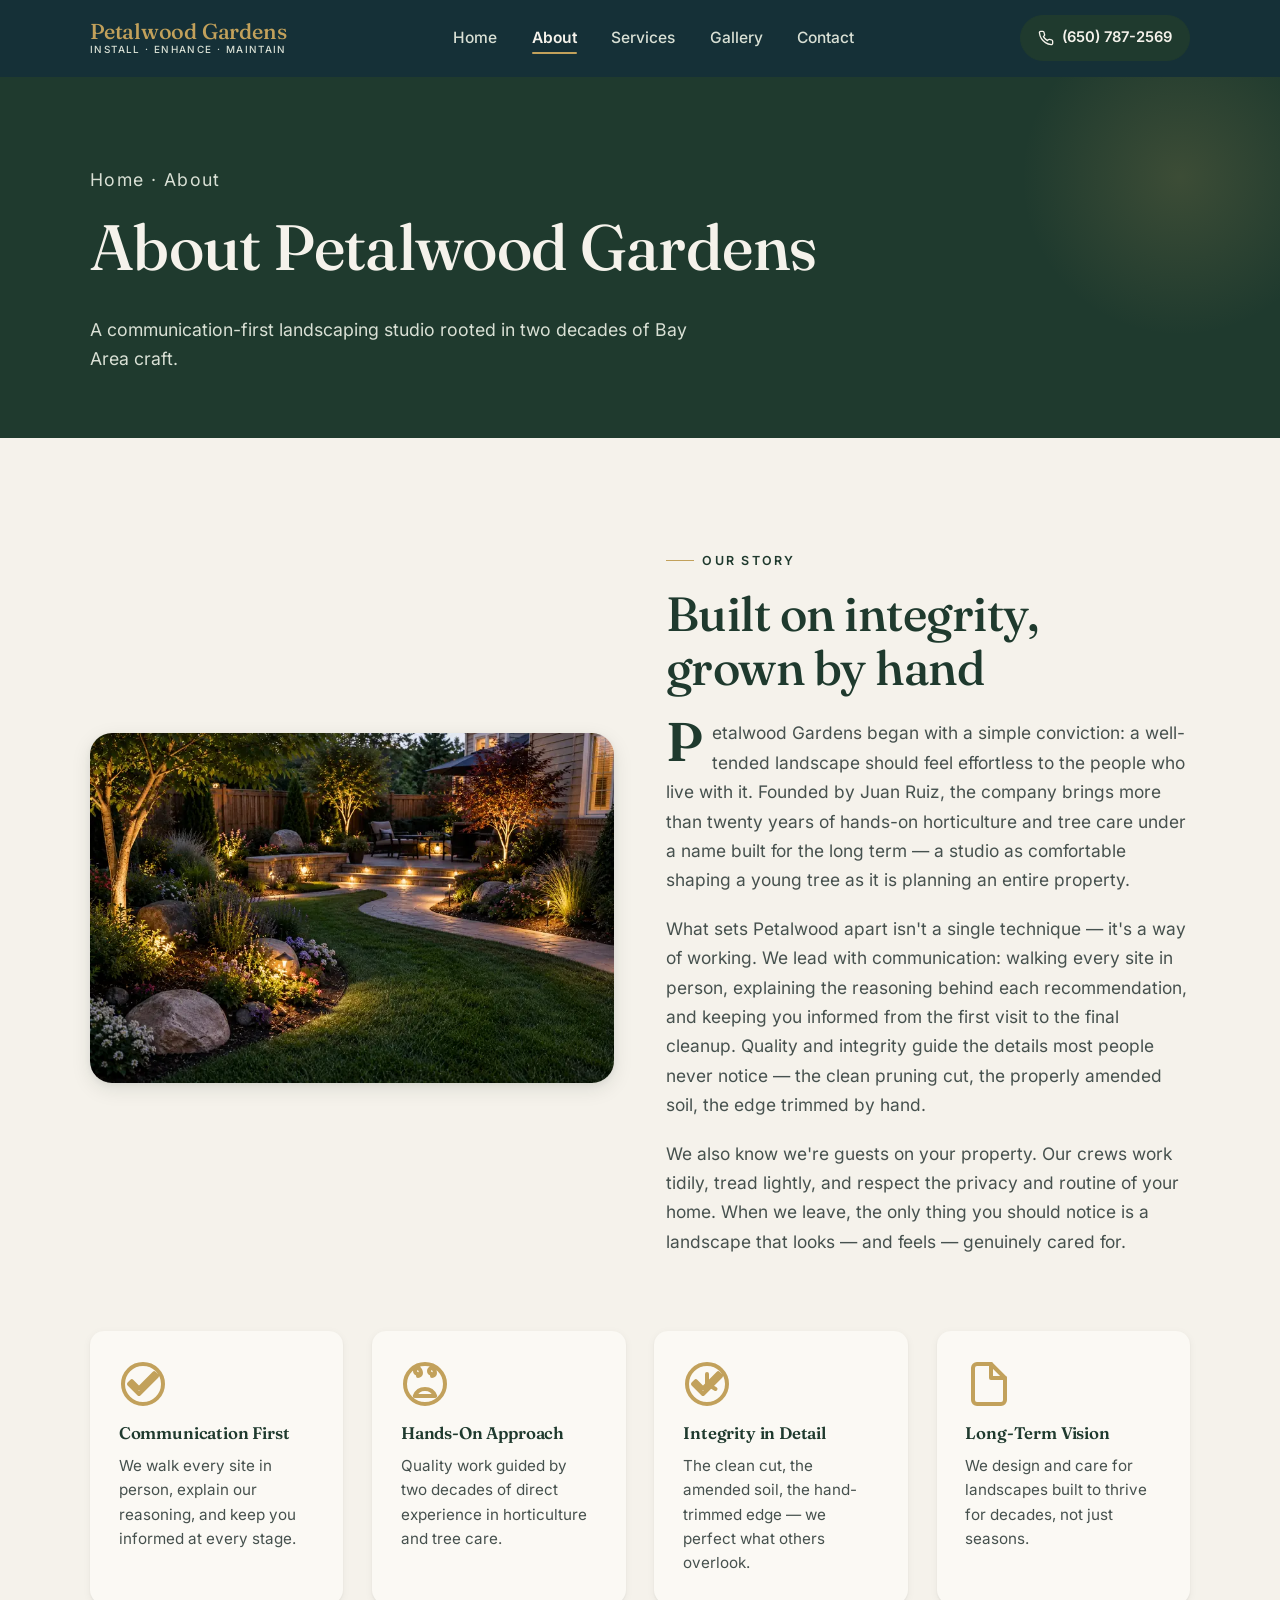
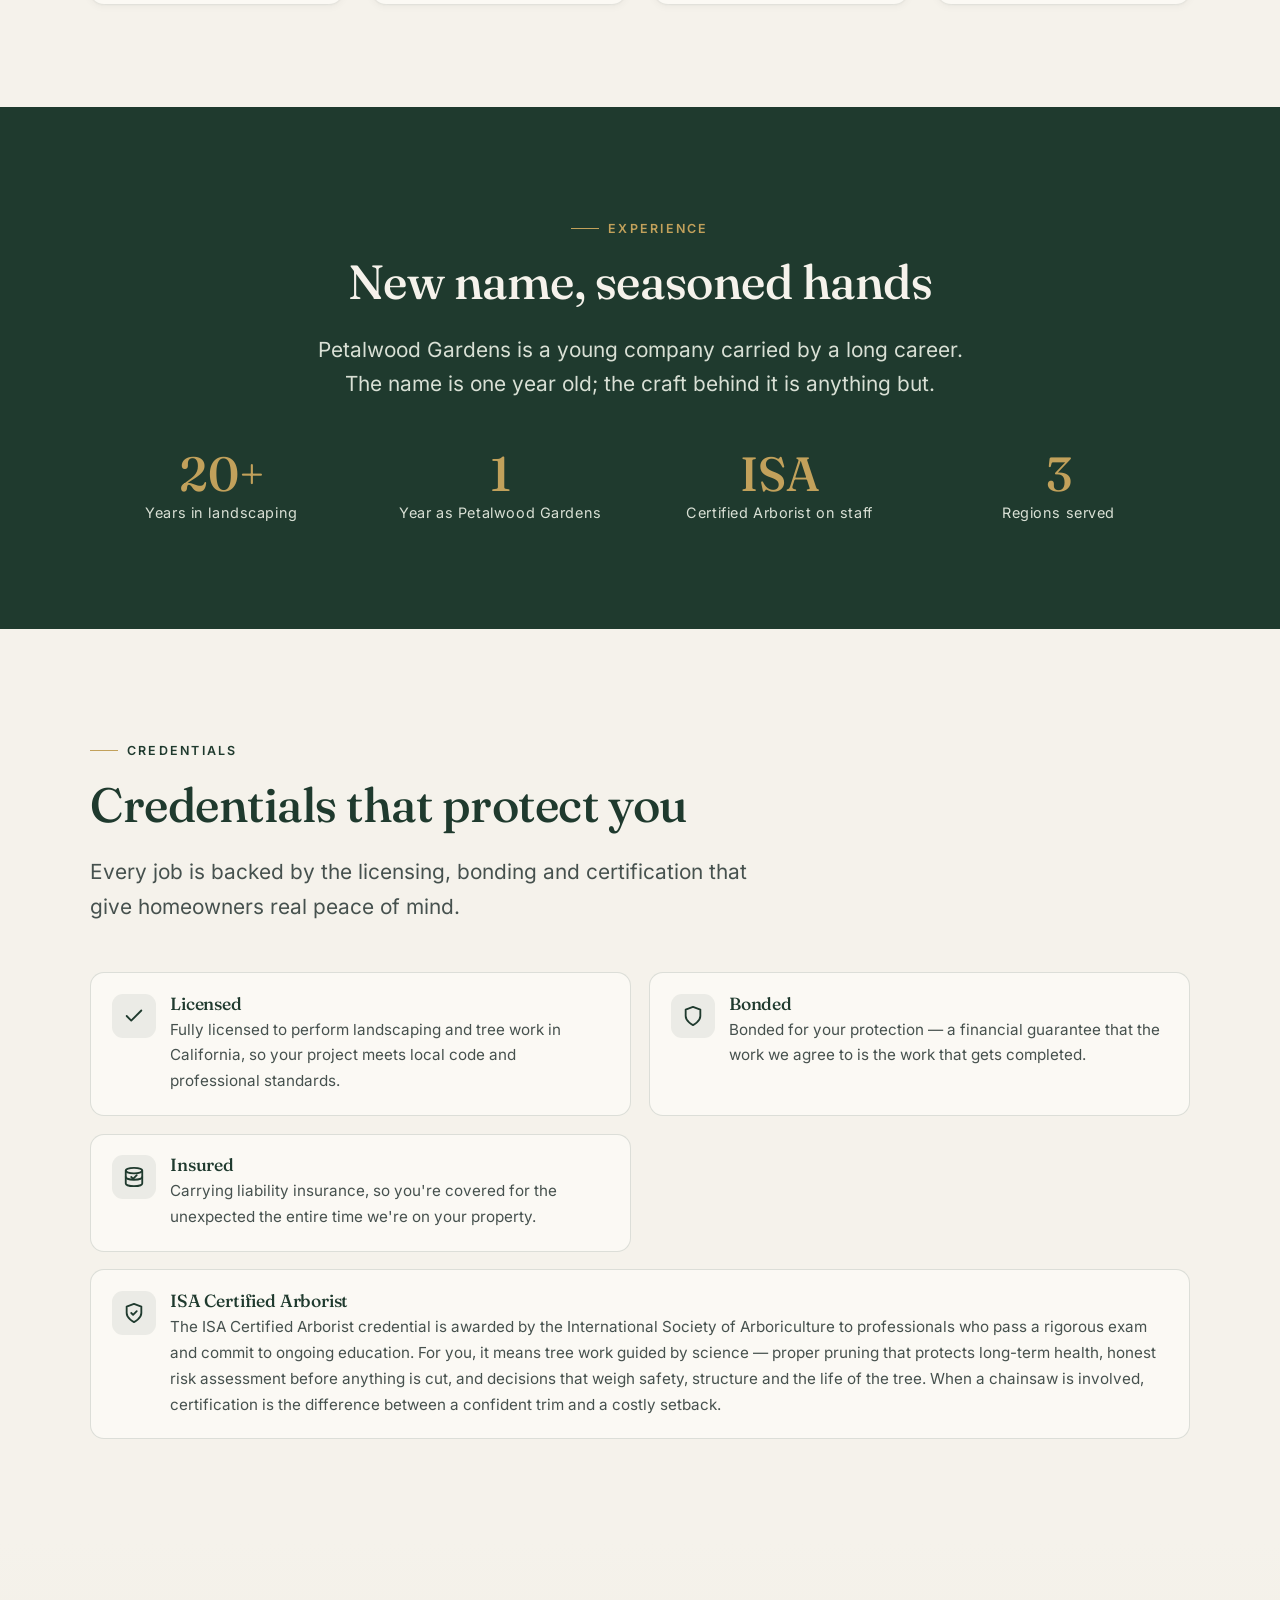
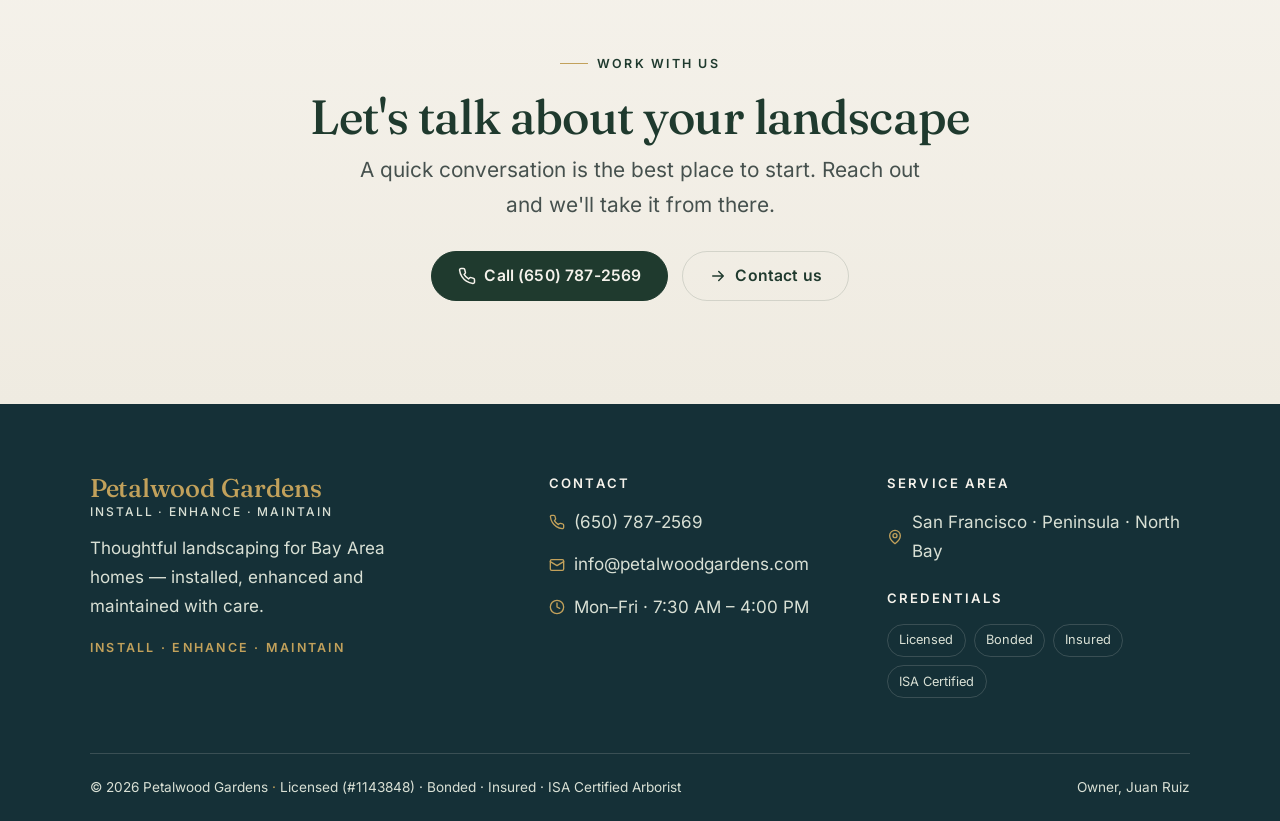
==== about.html @ 7d20e2c7 "Add core values section to About page - Add 4 value cards: Communication First, Hands-On Approach, I" ====
<!DOCTYPE html>
<html lang="en">
<head>
  <meta charset="UTF-8" />
  <meta name="viewport" content="width=device-width, initial-scale=1.0" />
  <title>Petalwood Gardens — About | Landscaping in SF Bay Area</title>
  <meta name="description" content="Meet Petalwood Gardens — 20+ years of landscaping craft led by Juan Ruiz. Integrity, communication and detail for San Francisco, Peninsula and North Bay homeowners." />
  <link rel="canonical" href="https://petalwoodgardens.com/about" />
  <meta name="theme-color" content="#1F3A2E" />

  <meta property="og:type" content="website" />
  <meta property="og:site_name" content="Petalwood Gardens" />
  <meta property="og:title" content="About Petalwood Gardens" />
  <meta property="og:description" content="20+ years of landscaping craft led by Juan Ruiz — integrity, communication and attention to detail across the SF Bay Area." />
  <meta property="og:url" content="https://petalwoodgardens.com/about" />
  <meta property="og:image" content="https://petalwoodgardens.com/assets/images/logo.jpeg" />
  <meta name="twitter:card" content="summary_large_image" />
  <meta name="twitter:title" content="About Petalwood Gardens" />
  <meta name="twitter:description" content="20+ years of landscaping craft led by Juan Ruiz — integrity, communication and detail across the SF Bay Area." />
  <meta name="twitter:image" content="https://petalwoodgardens.com/assets/images/logo.jpeg" />

  <link rel="icon" href="favicon.ico" sizes="any" />
  <link rel="icon" type="image/png" href="assets/images/icon-32.png" sizes="32x32" />
  <link rel="apple-touch-icon" href="apple-touch-icon.png" />

  <script>document.documentElement.classList.add('js');</script>
  <link rel="preload" as="font" type="font/woff2" href="assets/fonts/6NU78FyLNQOQZAnv9bYEvDiIdE9Ea92uemAk_WBq8U_9v0c2Wa0KxC9TeA.woff2" crossorigin />
  <link rel="preload" as="font" type="font/woff2" href="assets/fonts/UcC73FwrK3iLTeHuS_nVMrMxCp50SjIa1ZL7.woff2" crossorigin />
  <link rel="stylesheet" href="styles.css" />
</head>
<body>
  <a class="skip-link" href="#main">Skip to content</a>

  <header class="site-header">
    <div class="container">
      <nav class="nav" aria-label="Primary">
        <a class="brand" href="index.html" aria-label="Petalwood Gardens — home">
          <div class="brand-text">
            <div class="brand-name-large">Petalwood Gardens</div>
            <div class="brand-tagline-small">Install · Enhance · Maintain</div>
          </div>
        </a>
        <ul class="nav-links">
          <li><a href="index.html">Home</a></li>
          <li><a href="about.html" aria-current="page">About</a></li>
          <li><a href="services.html">Services</a></li>
          <li><a href="gallery.html">Gallery</a></li>
          <li><a href="contact.html">Contact</a></li>
        </ul>
        <div class="nav-cta">
          <a class="nav-phone" href="tel:+16507872569">
            <svg viewBox="0 0 24 24" fill="none" stroke="currentColor" stroke-width="2" stroke-linecap="round" stroke-linejoin="round" aria-hidden="true"><path d="M22 16.92v3a2 2 0 0 1-2.18 2 19.79 19.79 0 0 1-8.63-3.07 19.5 19.5 0 0 1-6-6 19.79 19.79 0 0 1-3.07-8.67A2 2 0 0 1 4.11 2h3a2 2 0 0 1 2 1.72c.13.96.36 1.9.7 2.81a2 2 0 0 1-.45 2.11L8.09 9.91a16 16 0 0 0 6 6l1.27-1.27a2 2 0 0 1 2.11-.45c.91.34 1.85.57 2.81.7A2 2 0 0 1 22 16.92z" /></svg>
            <span class="nav-phone__label">(650) 787-2569</span>
          </a>
          <button class="nav-toggle" aria-label="Open menu" aria-expanded="false" aria-controls="mobile-nav"><span></span></button>
        </div>
      </nav>
    </div>
  </header>

  <div class="mobile-nav" id="mobile-nav" aria-hidden="true" aria-label="Mobile menu">
    <div class="mobile-nav__top">
      <span class="brand"><svg class="brand-mark" viewBox="0 0 100 100" aria-hidden="true" focusable="false"><g fill="currentColor"><ellipse cx="50" cy="27" rx="13.5" ry="20" /><ellipse cx="50" cy="27" rx="13.5" ry="20" transform="rotate(72 50 50)" /><ellipse cx="50" cy="27" rx="13.5" ry="20" transform="rotate(144 50 50)" /><ellipse cx="50" cy="27" rx="13.5" ry="20" transform="rotate(216 50 50)" /><ellipse cx="50" cy="27" rx="13.5" ry="20" transform="rotate(288 50 50)" /></g><circle cx="50" cy="50" r="7.5" fill="#1F3A2E" /></svg><span class="brand-name">Petalwood Gardens</span></span>
      <button class="mobile-close" aria-label="Close menu">&times;</button>
    </div>
    <ul class="mobile-nav__links">
      <li><a href="index.html">Home</a></li>
      <li><a href="about.html" aria-current="page">About</a></li>
      <li><a href="services.html">Services</a></li>
      <li><a href="gallery.html">Gallery</a></li>
      <li><a href="contact.html">Contact</a></li>
    </ul>
    <div class="mobile-nav__foot">
      <a href="tel:+16507872569">Call (650) 787-2569</a>
      <a href="mailto:info@petalwoodgardens.com">info@petalwoodgardens.com</a>
      <a class="btn btn--gold" href="contact.html">Get in touch</a>
    </div>
  </div>

  <main id="main">
    <section class="page-head">
      <div class="container">
        <p class="breadcrumb"><a href="index.html">Home</a> · About</p>
        <h1>About Petalwood Gardens</h1>
        <p>A communication-first landscaping studio rooted in two decades of Bay Area craft.</p>
      </div>
    </section>

    <section class="section">
      <div class="container">
        <div class="split">
          <div class="split__media reveal">
            <picture>
              <source type="image/webp" srcset="assets/images/enhancements.webp" />
              <img src="assets/images/enhancements.jpg" width="820" height="547" loading="lazy" decoding="async" alt="Backyard at dusk with warm landscape lighting along a stone path and patio" />
            </picture>
          </div>
          <div class="split__body reveal" data-delay="1">
            <span class="eyebrow">Our story</span>
            <h2 class="h2">Built on integrity, grown by hand</h2>
            <div class="prose">
              <p>Petalwood Gardens began with a simple conviction: a well-tended landscape should feel effortless to the people who live with it. Founded by Juan Ruiz, the company brings more than twenty years of hands-on horticulture and tree care under a name built for the long term — a studio as comfortable shaping a young tree as it is planning an entire property.</p>
              <p>What sets Petalwood apart isn't a single technique — it's a way of working. We lead with communication: walking every site in person, explaining the reasoning behind each recommendation, and keeping you informed from the first visit to the final cleanup. Quality and integrity guide the details most people never notice — the clean pruning cut, the properly amended soil, the edge trimmed by hand.</p>
              <p>We also know we're guests on your property. Our crews work tidily, tread lightly, and respect the privacy and routine of your home. When we leave, the only thing you should notice is a landscape that looks — and feels — genuinely cared for.</p>
            </div>
          </div>
        </div>
      </div>
      <div class="container">
        <div class="values-grid">
          <div class="value-card reveal">
            <div class="value-card__icon"><svg viewBox="0 0 24 24" fill="none" stroke="currentColor" stroke-width="2" stroke-linecap="round" stroke-linejoin="round" aria-hidden="true"><path d="M12 2C6.48 2 2 6.48 2 12s4.48 10 10 10 10-4.48 10-10S17.52 2 12 2zm-2 15l-5-5 1.41-1.41L10 14.17l7.59-7.59L19 8l-9 9z" /></svg></div>
            <h3>Communication First</h3>
            <p>We walk every site in person, explain our reasoning, and keep you informed at every stage.</p>
          </div>
          <div class="value-card reveal" data-delay="1">
            <div class="value-card__icon"><svg viewBox="0 0 24 24" fill="none" stroke="currentColor" stroke-width="2" stroke-linecap="round" stroke-linejoin="round" aria-hidden="true"><path d="M12 2C6.48 2 2 6.48 2 12s4.48 10 10 10 10-4.48 10-10S17.52 2 12 2zm3.5 6c.83 0 1.5-.67 1.5-1.5S16.33 4 15.5 4 14 4.67 14 5.5s.67 1.5 1.5 1.5zm-7 0c.83 0 1.5-.67 1.5-1.5S9.33 4 8.5 4 7 4.67 7 5.5 7.67 7 8.5 7zm3.5 6.5c2.33 0 4.31 1.46 5.11 3.5H6.89c.8-2.04 2.78-3.5 5.11-3.5z" /></svg></div>
            <h3>Hands-On Approach</h3>
            <p>Quality work guided by two decades of direct experience in horticulture and tree care.</p>
          </div>
          <div class="value-card reveal" data-delay="2">
            <div class="value-card__icon"><svg viewBox="0 0 24 24" fill="none" stroke="currentColor" stroke-width="2" stroke-linecap="round" stroke-linejoin="round" aria-hidden="true"><path d="M12 2C6.48 2 2 6.48 2 12s4.48 10 10 10 10-4.48 10-10S17.52 2 12 2zm-2 15l-5-5 1.41-1.41L10 14.17l7.59-7.59L19 8l-9 9z" /><path d="M12 7v5l4.25 2.5" /></svg></div>
            <h3>Integrity in Detail</h3>
            <p>The clean cut, the amended soil, the hand-trimmed edge — we perfect what others overlook.</p>
          </div>
          <div class="value-card reveal" data-delay="3">
            <div class="value-card__icon"><svg viewBox="0 0 24 24" fill="none" stroke="currentColor" stroke-width="2" stroke-linecap="round" stroke-linejoin="round" aria-hidden="true"><path d="M13 2H6a2 2 0 0 0-2 2v16a2 2 0 0 0 2 2h12a2 2 0 0 0 2-2V9z" /><polyline points="13 2 13 9 20 9" /></svg></div>
            <h3>Long-Term Vision</h3>
            <p>We design and care for landscapes built to thrive for decades, not just seasons.</p>
          </div>
        </div>
      </div>
    </section>

    <section class="section section--dark" aria-labelledby="exp-h">
      <div class="container">
        <div class="section-head center reveal">
          <span class="eyebrow">Experience</span>
          <h2 class="h2" id="exp-h">New name, seasoned hands</h2>
          <p class="lead">Petalwood Gardens is a young company carried by a long career. The name is one year old; the craft behind it is anything but.</p>
        </div>
        <div class="stats reveal" data-delay="1">
          <div class="stat"><span class="stat__num">20+</span><span class="stat__label">Years in landscaping</span></div>
          <div class="stat"><span class="stat__num">1</span><span class="stat__label">Year as Petalwood Gardens</span></div>
          <div class="stat"><span class="stat__num">ISA</span><span class="stat__label">Certified Arborist on staff</span></div>
          <div class="stat"><span class="stat__num">3</span><span class="stat__label">Regions served</span></div>
        </div>
      </div>
    </section>

    <section class="section" aria-labelledby="cred-h">
      <div class="container">
        <div class="section-head reveal">
          <span class="eyebrow">Credentials</span>
          <h2 class="h2" id="cred-h">Credentials that protect you</h2>
          <p class="lead">Every job is backed by the licensing, bonding and certification that give homeowners real peace of mind.</p>
        </div>
        <div class="cred-list">
          <div class="cred-item reveal">
            <div class="cred-item__icon"><svg viewBox="0 0 24 24" fill="none" stroke="currentColor" stroke-width="2" stroke-linecap="round" stroke-linejoin="round" aria-hidden="true"><path d="M20 6 9 17l-5-5" /></svg></div>
            <div><h3>Licensed</h3><p>Fully licensed to perform landscaping and tree work in California, so your project meets local code and professional standards.</p></div>
          </div>
          <div class="cred-item reveal" data-delay="1">
            <div class="cred-item__icon"><svg viewBox="0 0 24 24" fill="none" stroke="currentColor" stroke-width="2" stroke-linecap="round" stroke-linejoin="round" aria-hidden="true"><path d="M12 22s8-4 8-10V5l-8-3-8 3v7c0 6 8 10 8 10z" /></svg></div>
            <div><h3>Bonded</h3><p>Bonded for your protection — a financial guarantee that the work we agree to is the work that gets completed.</p></div>
          </div>
          <div class="cred-item reveal" data-delay="2">
            <div class="cred-item__icon"><svg viewBox="0 0 24 24" fill="none" stroke="currentColor" stroke-width="2" stroke-linecap="round" stroke-linejoin="round" aria-hidden="true"><path d="M9 12l2 2 4-4" /><path d="M21 12c0 1.66-4 3-9 3s-9-1.34-9-3" /><path d="M3 5v14c0 1.66 4 3 9 3s9-1.34 9-3V5" /><path d="M3 5c0 1.66 4 3 9 3s9-1.34 9-3-4-3-9-3-9 1.34-9 3z" /></svg></div>
            <div><h3>Insured</h3><p>Carrying liability insurance, so you're covered for the unexpected the entire time we're on your property.</p></div>
          </div>
          <div class="cred-item cred-item--wide reveal" data-delay="3">
            <div class="cred-item__icon"><svg viewBox="0 0 24 24" fill="none" stroke="currentColor" stroke-width="2" stroke-linecap="round" stroke-linejoin="round" aria-hidden="true"><path d="M12 22s8-4 8-10V5l-8-3-8 3v7c0 6 8 10 8 10z" /><path d="m9 12 2 2 4-4" /></svg></div>
            <div>
              <h3>ISA Certified Arborist</h3>
              <p>The ISA Certified Arborist credential is awarded by the International Society of Arboriculture to professionals who pass a rigorous exam and commit to ongoing education. For you, it means tree work guided by science — proper pruning that protects long-term health, honest risk assessment before anything is cut, and decisions that weigh safety, structure and the life of the tree. When a chainsaw is involved, certification is the difference between a confident trim and a costly setback.</p>
            </div>
          </div>
        </div>
      </div>
    </section>

    <section class="section section--alt cta-band" aria-labelledby="cta-h">
      <div class="container">
        <div class="reveal">
          <span class="eyebrow" style="justify-content:center;">Work with us</span>
          <h2 class="h2" id="cta-h">Let's talk about your landscape</h2>
          <p class="lead">A quick conversation is the best place to start. Reach out and we'll take it from there.</p>
          <div class="btn-row center" style="margin-top:1.8rem;">
            <a class="btn" href="tel:+16507872569"><svg viewBox="0 0 24 24" fill="none" stroke="currentColor" stroke-width="2" stroke-linecap="round" stroke-linejoin="round" aria-hidden="true"><path d="M22 16.92v3a2 2 0 0 1-2.18 2 19.79 19.79 0 0 1-8.63-3.07 19.5 19.5 0 0 1-6-6 19.79 19.79 0 0 1-3.07-8.67A2 2 0 0 1 4.11 2h3a2 2 0 0 1 2 1.72c.13.96.36 1.9.7 2.81a2 2 0 0 1-.45 2.11L8.09 9.91a16 16 0 0 0 6 6l1.27-1.27a2 2 0 0 1 2.11-.45c.91.34 1.85.57 2.81.7A2 2 0 0 1 22 16.92z" /></svg>Call (650) 787-2569</a>
            <a class="btn btn--outline" href="contact.html"><svg viewBox="0 0 24 24" fill="none" stroke="currentColor" stroke-width="2" stroke-linecap="round" stroke-linejoin="round" aria-hidden="true"><path d="M5 12h14M13 6l6 6-6 6" /></svg>Contact us</a>
          </div>
        </div>
      </div>
    </section>
  </main>

  <footer class="site-footer">
    <div class="container">
      <div class="footer-grid">
        <div class="footer-col footer-brand">
          <a class="brand footer-brand-logo" href="index.html" aria-label="Petalwood Gardens">
            <div class="brand-text-footer">
              <div class="brand-name-footer">Petalwood Gardens</div>
              <div class="brand-tagline-footer">Install · Enhance · Maintain</div>
            </div>
          </a>
          <p>Thoughtful landscaping for Bay Area homes — installed, enhanced and maintained with care.</p>
          <p class="footer-tagline">Install · Enhance · Maintain</p>
        </div>
        <div class="footer-col">
          <h4>Contact</h4>
          <ul class="footer-list">
            <li><a href="tel:+16507872569"><svg viewBox="0 0 24 24" fill="none" stroke="currentColor" stroke-width="2" stroke-linecap="round" stroke-linejoin="round" aria-hidden="true"><path d="M22 16.92v3a2 2 0 0 1-2.18 2 19.79 19.79 0 0 1-8.63-3.07 19.5 19.5 0 0 1-6-6 19.79 19.79 0 0 1-3.07-8.67A2 2 0 0 1 4.11 2h3a2 2 0 0 1 2 1.72c.13.96.36 1.9.7 2.81a2 2 0 0 1-.45 2.11L8.09 9.91a16 16 0 0 0 6 6l1.27-1.27a2 2 0 0 1 2.11-.45c.91.34 1.85.57 2.81.7A2 2 0 0 1 22 16.92z" /></svg>(650) 787-2569</a></li>
            <li><a href="mailto:info@petalwoodgardens.com"><svg viewBox="0 0 24 24" fill="none" stroke="currentColor" stroke-width="2" stroke-linecap="round" stroke-linejoin="round" aria-hidden="true"><rect x="2" y="4" width="20" height="16" rx="2" /><path d="m2 7 10 6 10-6" /></svg>info@petalwoodgardens.com</a></li>
            <li><span><svg viewBox="0 0 24 24" fill="none" stroke="currentColor" stroke-width="2" stroke-linecap="round" stroke-linejoin="round" aria-hidden="true"><circle cx="12" cy="12" r="10" /><path d="M12 6v6l4 2" /></svg>Mon–Fri · 7:30 AM – 4:00 PM</span></li>
          </ul>
        </div>
        <div class="footer-col">
          <h4>Service Area</h4>
          <ul class="footer-list">
            <li><span><svg viewBox="0 0 24 24" fill="none" stroke="currentColor" stroke-width="2" stroke-linecap="round" stroke-linejoin="round" aria-hidden="true"><path d="M20 10c0 6-8 12-8 12s-8-6-8-12a8 8 0 0 1 16 0z" /><circle cx="12" cy="10" r="3" /></svg>San Francisco · Peninsula · North Bay</span></li>
          </ul>
          <h4 style="margin-top:1.6rem;">Credentials</h4>
          <div class="footer-cred"><span>Licensed</span><span>Bonded</span><span>Insured</span><span>ISA Certified</span></div>
        </div>
      </div>
      <div class="footer-bottom">
        <span>© <span data-year>2026</span> Petalwood Gardens <span class="sep">·</span> Licensed (#1143848) · Bonded · Insured · ISA Certified Arborist</span>
        <span>Owner, Juan Ruiz</span>
      </div>
    </div>
  </footer>

  <button class="to-top" aria-label="Back to top"><svg viewBox="0 0 24 24" fill="none" stroke="currentColor" stroke-width="2" stroke-linecap="round" stroke-linejoin="round" aria-hidden="true"><path d="M12 19V5M6 11l6-6 6 6" /></svg></button>
  <script src="main.js" defer></script>
</body>
</html>
---- styles.css ----
/* =========================================================
   Self-hosted fonts (Fraunces + Inter, latin & latin-ext)
   ========================================================= */
/* latin-ext */
@font-face {
  font-family: 'Fraunces';
  font-style: normal;
  font-weight: 400;
  font-display: swap;
  src: url(assets/fonts/6NU78FyLNQOQZAnv9bYEvDiIdE9Ea92uemAk_WBq8U_9v0c2Wa0KxCFTeO-U.woff2) format('woff2');
  unicode-range: U+0100-02BA, U+02BD-02C5, U+02C7-02CC, U+02CE-02D7, U+02DD-02FF, U+0304, U+0308, U+0329, U+1D00-1DBF, U+1E00-1E9F, U+1EF2-1EFF, U+2020, U+20A0-20AB, U+20AD-20C0, U+2113, U+2C60-2C7F, U+A720-A7FF;
}
/* latin */
@font-face {
  font-family: 'Fraunces';
  font-style: normal;
  font-weight: 400;
  font-display: swap;
  src: url(assets/fonts/6NU78FyLNQOQZAnv9bYEvDiIdE9Ea92uemAk_WBq8U_9v0c2Wa0KxC9TeA.woff2) format('woff2');
  unicode-range: U+0000-00FF, U+0131, U+0152-0153, U+02BB-02BC, U+02C6, U+02DA, U+02DC, U+0304, U+0308, U+0329, U+2000-206F, U+20AC, U+2122, U+2191, U+2193, U+2212, U+2215, U+FEFF, U+FFFD;
}
/* latin-ext */
@font-face {
  font-family: 'Fraunces';
  font-style: normal;
  font-weight: 500;
  font-display: swap;
  src: url(assets/fonts/6NU78FyLNQOQZAnv9bYEvDiIdE9Ea92uemAk_WBq8U_9v0c2Wa0KxCFTeO-U.woff2) format('woff2');
  unicode-range: U+0100-02BA, U+02BD-02C5, U+02C7-02CC, U+02CE-02D7, U+02DD-02FF, U+0304, U+0308, U+0329, U+1D00-1DBF, U+1E00-1E9F, U+1EF2-1EFF, U+2020, U+20A0-20AB, U+20AD-20C0, U+2113, U+2C60-2C7F, U+A720-A7FF;
}
/* latin */
@font-face {
  font-family: 'Fraunces';
  font-style: normal;
  font-weight: 500;
  font-display: swap;
  src: url(assets/fonts/6NU78FyLNQOQZAnv9bYEvDiIdE9Ea92uemAk_WBq8U_9v0c2Wa0KxC9TeA.woff2) format('woff2');
  unicode-range: U+0000-00FF, U+0131, U+0152-0153, U+02BB-02BC, U+02C6, U+02DA, U+02DC, U+0304, U+0308, U+0329, U+2000-206F, U+20AC, U+2122, U+2191, U+2193, U+2212, U+2215, U+FEFF, U+FFFD;
}
/* latin-ext */
@font-face {
  font-family: 'Fraunces';
  font-style: normal;
  font-weight: 600;
  font-display: swap;
  src: url(assets/fonts/6NU78FyLNQOQZAnv9bYEvDiIdE9Ea92uemAk_WBq8U_9v0c2Wa0KxCFTeO-U.woff2) format('woff2');
  unicode-range: U+0100-02BA, U+02BD-02C5, U+02C7-02CC, U+02CE-02D7, U+02DD-02FF, U+0304, U+0308, U+0329, U+1D00-1DBF, U+1E00-1E9F, U+1EF2-1EFF, U+2020, U+20A0-20AB, U+20AD-20C0, U+2113, U+2C60-2C7F, U+A720-A7FF;
}
/* latin */
@font-face {
  font-family: 'Fraunces';
  font-style: normal;
  font-weight: 600;
  font-display: swap;
  src: url(assets/fonts/6NU78FyLNQOQZAnv9bYEvDiIdE9Ea92uemAk_WBq8U_9v0c2Wa0KxC9TeA.woff2) format('woff2');
  unicode-range: U+0000-00FF, U+0131, U+0152-0153, U+02BB-02BC, U+02C6, U+02DA, U+02DC, U+0304, U+0308, U+0329, U+2000-206F, U+20AC, U+2122, U+2191, U+2193, U+2212, U+2215, U+FEFF, U+FFFD;
}
/* latin-ext */
@font-face {
  font-family: 'Inter';
  font-style: normal;
  font-weight: 400;
  font-display: swap;
  src: url(assets/fonts/UcC73FwrK3iLTeHuS_nVMrMxCp50SjIa25L7SUc.woff2) format('woff2');
  unicode-range: U+0100-02BA, U+02BD-02C5, U+02C7-02CC, U+02CE-02D7, U+02DD-02FF, U+0304, U+0308, U+0329, U+1D00-1DBF, U+1E00-1E9F, U+1EF2-1EFF, U+2020, U+20A0-20AB, U+20AD-20C0, U+2113, U+2C60-2C7F, U+A720-A7FF;
}
/* latin */
@font-face {
  font-family: 'Inter';
  font-style: normal;
  font-weight: 400;
  font-display: swap;
  src: url(assets/fonts/UcC73FwrK3iLTeHuS_nVMrMxCp50SjIa1ZL7.woff2) format('woff2');
  unicode-range: U+0000-00FF, U+0131, U+0152-0153, U+02BB-02BC, U+02C6, U+02DA, U+02DC, U+0304, U+0308, U+0329, U+2000-206F, U+20AC, U+2122, U+2191, U+2193, U+2212, U+2215, U+FEFF, U+FFFD;
}
/* latin-ext */
@font-face {
  font-family: 'Inter';
  font-style: normal;
  font-weight: 500;
  font-display: swap;
  src: url(assets/fonts/UcC73FwrK3iLTeHuS_nVMrMxCp50SjIa25L7SUc.woff2) format('woff2');
  unicode-range: U+0100-02BA, U+02BD-02C5, U+02C7-02CC, U+02CE-02D7, U+02DD-02FF, U+0304, U+0308, U+0329, U+1D00-1DBF, U+1E00-1E9F, U+1EF2-1EFF, U+2020, U+20A0-20AB, U+20AD-20C0, U+2113, U+2C60-2C7F, U+A720-A7FF;
}
/* latin */
@font-face {
  font-family: 'Inter';
  font-style: normal;
  font-weight: 500;
  font-display: swap;
  src: url(assets/fonts/UcC73FwrK3iLTeHuS_nVMrMxCp50SjIa1ZL7.woff2) format('woff2');
  unicode-range: U+0000-00FF, U+0131, U+0152-0153, U+02BB-02BC, U+02C6, U+02DA, U+02DC, U+0304, U+0308, U+0329, U+2000-206F, U+20AC, U+2122, U+2191, U+2193, U+2212, U+2215, U+FEFF, U+FFFD;
}
/* latin-ext */
@font-face {
  font-family: 'Inter';
  font-style: normal;
  font-weight: 600;
  font-display: swap;
  src: url(assets/fonts/UcC73FwrK3iLTeHuS_nVMrMxCp50SjIa25L7SUc.woff2) format('woff2');
  unicode-range: U+0100-02BA, U+02BD-02C5, U+02C7-02CC, U+02CE-02D7, U+02DD-02FF, U+0304, U+0308, U+0329, U+1D00-1DBF, U+1E00-1E9F, U+1EF2-1EFF, U+2020, U+20A0-20AB, U+20AD-20C0, U+2113, U+2C60-2C7F, U+A720-A7FF;
}
/* latin */
@font-face {
  font-family: 'Inter';
  font-style: normal;
  font-weight: 600;
  font-display: swap;
  src: url(assets/fonts/UcC73FwrK3iLTeHuS_nVMrMxCp50SjIa1ZL7.woff2) format('woff2');
  unicode-range: U+0000-00FF, U+0131, U+0152-0153, U+02BB-02BC, U+02C6, U+02DA, U+02DC, U+0304, U+0308, U+0329, U+2000-206F, U+20AC, U+2122, U+2191, U+2193, U+2212, U+2215, U+FEFF, U+FFFD;
}
/* latin-ext */
@font-face {
  font-family: 'Inter';
  font-style: normal;
  font-weight: 700;
  font-display: swap;
  src: url(assets/fonts/UcC73FwrK3iLTeHuS_nVMrMxCp50SjIa25L7SUc.woff2) format('woff2');
  unicode-range: U+0100-02BA, U+02BD-02C5, U+02C7-02CC, U+02CE-02D7, U+02DD-02FF, U+0304, U+0308, U+0329, U+1D00-1DBF, U+1E00-1E9F, U+1EF2-1EFF, U+2020, U+20A0-20AB, U+20AD-20C0, U+2113, U+2C60-2C7F, U+A720-A7FF;
}
/* latin */
@font-face {
  font-family: 'Inter';
  font-style: normal;
  font-weight: 700;
  font-display: swap;
  src: url(assets/fonts/UcC73FwrK3iLTeHuS_nVMrMxCp50SjIa1ZL7.woff2) format('woff2');
  unicode-range: U+0000-00FF, U+0131, U+0152-0153, U+02BB-02BC, U+02C6, U+02DA, U+02DC, U+0304, U+0308, U+0329, U+2000-206F, U+20AC, U+2122, U+2191, U+2193, U+2212, U+2215, U+FEFF, U+FFFD;
}

/* =========================================================
   Petalwood Gardens — styles.css
   Modern, clean, high-end landscape studio aesthetic
   ========================================================= */

/* ---------- Design tokens ---------- */
:root {
  --green:        #1F3A2E;   /* deep forest green (primary) */
  --green-700:    #2C5040;   /* lighter forest for hover */
  --green-900:    #14271E;   /* darkest forest */
  --slate:        #4A5759;   /* warm slate (secondary) */
  --bg:           #F5F2EB;   /* warm off-white background */
  --surface:      #FBF9F4;   /* card surface */
  --surface-2:    #FFFFFF;
  --ink:          #1A1A1A;   /* near-black body text */
  --muted:        #46514E;   /* muted body text (AA on --bg) */
  --gold:         #C2A15B;   /* muted gold accent */
  --gold-deep:    #9C7C3A;   /* gold for text on light (AA) */
  --cream:        #F5F2EB;
  --cream-dim:    #D9E0D5;   /* dim cream text on dark */
  --line:         rgba(31, 58, 46, 0.14);
  --line-dark:    rgba(245, 242, 235, 0.16);

  --shadow-sm: 0 1px 2px rgba(20, 39, 30, 0.06), 0 2px 8px rgba(20, 39, 30, 0.05);
  --shadow-md: 0 6px 20px rgba(20, 39, 30, 0.10), 0 2px 6px rgba(20, 39, 30, 0.06);
  --shadow-lg: 0 20px 50px rgba(20, 39, 30, 0.18);

  --radius: 14px;
  --radius-sm: 10px;
  --radius-lg: 22px;

  --maxw: 1180px;
  --gutter: clamp(1.1rem, 4vw, 2.5rem);

  --font-serif: "Fraunces", "Cormorant Garamond", Georgia, "Times New Roman", serif;
  --font-sans:  "Inter", system-ui, -apple-system, "Segoe UI", Roboto, Helvetica, Arial, sans-serif;

  --ease: cubic-bezier(0.22, 1, 0.36, 1);
  --header-h: 76px;
}

/* ---------- Reset / base ---------- */
*, *::before, *::after { box-sizing: border-box; }

html {
  scroll-behavior: smooth;
  -webkit-text-size-adjust: 100%;
  scroll-padding-top: calc(var(--header-h) + 14px);
}

body {
  margin: 0;
  font-family: var(--font-sans);
  font-size: clamp(1rem, 0.97rem + 0.2vw, 1.0625rem);
  line-height: 1.7;
  color: var(--ink);
  background: var(--bg);
  -webkit-font-smoothing: antialiased;
  text-rendering: optimizeLegibility;
  overflow-x: hidden;
}

img { max-width: 100%; height: auto; display: block; }

a { color: var(--green); text-decoration: none; }

h1, h2, h3, h4 {
  font-family: var(--font-serif);
  font-weight: 500;
  color: var(--green);
  line-height: 1.12;
  letter-spacing: -0.01em;
  margin: 0 0 0.5em;
  text-wrap: balance;
}

p { margin: 0 0 1rem; }
p:last-child { margin-bottom: 0; }

ul { margin: 0; padding: 0; }

:focus-visible {
  outline: 3px solid var(--gold);
  outline-offset: 3px;
  border-radius: 4px;
}

/* ---------- Accessibility helpers ---------- */
.sr-only {
  position: absolute; width: 1px; height: 1px;
  padding: 0; margin: -1px; overflow: hidden;
  clip: rect(0 0 0 0); white-space: nowrap; border: 0;
}

.skip-link {
  position: fixed; top: 10px; left: 10px; z-index: 2000;
  background: var(--green); color: var(--cream);
  padding: 0.65rem 1.1rem; border-radius: 8px;
  font-weight: 600; font-size: 0.95rem;
  transform: translateY(-160%);
  transition: transform 0.2s var(--ease);
}
.skip-link:focus { transform: translateY(0); }

/* ---------- Layout ---------- */
.container {
  width: 100%;
  max-width: var(--maxw);
  margin-inline: auto;
  padding-inline: var(--gutter);
}
.container--narrow { max-width: 820px; }

.section { padding-block: clamp(3.5rem, 8vw, 6.5rem); }
.section--tight { padding-block: clamp(2.5rem, 5vw, 4rem); }

.section--dark {
  background: var(--green);
  color: var(--cream);
}
.section--dark h1, .section--dark h2, .section--dark h3 { color: var(--cream); }
.section--dark p { color: var(--cream-dim); }

.section--alt { background: linear-gradient(180deg, var(--bg), #EFEBE1); }

/* Eyebrow label */
.eyebrow {
  display: inline-flex; align-items: center; gap: 0.55rem;
  font-family: var(--font-sans);
  font-size: 0.78rem; font-weight: 600;
  letter-spacing: 0.18em; text-transform: uppercase;
  color: var(--green); margin: 0 0 1rem;
}
.eyebrow::before {
  content: ""; width: 28px; height: 1px; background: var(--gold);
}
.section--dark .eyebrow { color: var(--gold); }

.section-head { max-width: 660px; margin-bottom: clamp(2rem, 4vw, 3rem); }
.section-head.center { margin-inline: auto; text-align: center; }
.section-head.center .eyebrow { justify-content: center; }

.h1 { font-size: clamp(2.4rem, 1.6rem + 3.6vw, 4.2rem); }
.h2 { font-size: clamp(1.9rem, 1.4rem + 2.2vw, 3rem); }
.h3 { font-size: clamp(1.3rem, 1.1rem + 0.9vw, 1.6rem); }
.lead { font-size: clamp(1.08rem, 1.02rem + 0.4vw, 1.3rem); color: var(--muted); line-height: 1.65; }
.section--dark .lead { color: var(--cream-dim); }

/* ---------- Buttons ---------- */
.btn {
  --btn-bg: var(--green);
  --btn-fg: var(--cream);
  display: inline-flex; align-items: center; justify-content: center; gap: 0.55rem;
  font-family: var(--font-sans); font-weight: 600; font-size: 0.98rem;
  line-height: 1; letter-spacing: 0.01em;
  padding: 0.95rem 1.6rem; border-radius: 100px;
  background: var(--btn-bg); color: var(--btn-fg);
  border: 1.5px solid var(--btn-bg);
  cursor: pointer;
  transition: transform 0.25s var(--ease), background 0.25s var(--ease),
              border-color 0.25s var(--ease), box-shadow 0.25s var(--ease), color 0.25s var(--ease);
  will-change: transform;
}
.btn svg { width: 18px; height: 18px; flex: none; }
.btn:hover { background: var(--green-700); border-color: var(--green-700); transform: translateY(-2px); box-shadow: var(--shadow-md); }
.btn:active { transform: translateY(0); }

.btn--gold { --btn-bg: var(--gold); --btn-fg: var(--green-900); }
.btn--gold:hover { background: #D2B270; border-color: #D2B270; }

.btn--outline {
  background: transparent; color: var(--green); border-color: var(--line);
}
.btn--outline:hover { background: var(--green); color: var(--cream); border-color: var(--green); }

/* On dark backgrounds */
.on-dark .btn--outline, .section--dark .btn--outline {
  color: var(--cream); border-color: rgba(245,242,235,0.45);
}
.on-dark .btn--outline:hover, .section--dark .btn--outline:hover {
  background: var(--cream); color: var(--green); border-color: var(--cream);
}

.btn-row { display: flex; flex-wrap: wrap; gap: 0.85rem; }
.btn-row.center { justify-content: center; }

/* Text link with animated underline */
.link-arrow {
  display: inline-flex; align-items: center; gap: 0.4rem;
  font-weight: 600; color: var(--green);
  background-image: linear-gradient(var(--gold), var(--gold));
  background-size: 0% 2px; background-repeat: no-repeat; background-position: left bottom;
  transition: background-size 0.3s var(--ease);
  padding-bottom: 2px;
}
.link-arrow svg { width: 18px; height: 18px; flex: none; transition: transform 0.3s var(--ease); }
.link-arrow:hover { background-size: 100% 2px; }
.link-arrow:hover svg { transform: translateX(4px); }

/* =========================================================
   Header / Navigation
   ========================================================= */
.site-header {
  position: sticky; top: 0; z-index: 1000;
  background: #153037;
  backdrop-filter: saturate(150%) blur(12px);
  -webkit-backdrop-filter: saturate(150%) blur(12px);
  border-bottom: 1px solid transparent;
  transition: box-shadow 0.3s var(--ease), border-color 0.3s var(--ease), background 0.3s var(--ease), transform 0.3s var(--ease);
  transform: translateY(0);
}
.site-header.hidden {
  transform: translateY(-100%);
}
.site-header.scrolled {
  box-shadow: 0 1px 0 rgba(245, 242, 235, 0.16), 0 8px 24px rgba(21, 48, 55, 0.35);
  border-bottom-color: rgba(245, 242, 235, 0.16);
  background: #153037;
}

.nav {
  display: flex; align-items: center; justify-content: space-between;
  gap: 1rem; height: var(--header-h);
}

.brand {
  display: inline-flex; align-items: center; gap: 0.6rem;
  color: var(--cream); font-family: var(--font-serif);
  font-weight: 600; font-size: 1.28rem; letter-spacing: -0.01em;
  white-space: nowrap;
}
.brand:hover { color: var(--cream); }
.brand-mark { width: 30px; height: 30px; flex: none; color: var(--gold); }
.brand-name { line-height: 1; }
.brand-text { display: flex; flex-direction: column; gap: 0.2rem; line-height: 1; }
.brand-name-large { font-family: var(--font-serif); font-size: 1.35rem; font-weight: 500; letter-spacing: -0.01em; color: var(--gold); }
.brand-tagline-small { font-family: var(--font-sans); font-size: 0.62rem; font-weight: 500; letter-spacing: 0.14em; text-transform: uppercase; color: var(--cream-dim); }
@media (max-width: 520px) {
  .brand-name-large { font-size: 1.1rem; }
  .brand-tagline-small { font-size: 0.55rem; }
}

.nav-links {
  display: flex; align-items: center; gap: 0.35rem; list-style: none;
}
.nav-links a {
  position: relative; display: inline-block;
  padding: 0.5rem 0.9rem; border-radius: 8px;
  font-weight: 500; font-size: 0.97rem; color: var(--cream-dim);
  transition: color 0.2s var(--ease);
}
.nav-links a::after {
  content: ""; position: absolute; left: 0.9rem; right: 0.9rem; bottom: 0.32rem;
  height: 2px; background: var(--gold); border-radius: 2px;
  transform: scaleX(0); transform-origin: left; transition: transform 0.28s var(--ease);
}
.nav-links a:hover { color: var(--cream); }
.nav-links a:hover::after { transform: scaleX(1); }
.nav-links a[aria-current="page"] { color: var(--cream); font-weight: 600; }
.nav-links a[aria-current="page"]::after { transform: scaleX(1); }

.nav-cta { display: flex; align-items: center; gap: 0.75rem; }
.nav-phone {
  display: inline-flex; align-items: center; gap: 0.5rem;
  padding: 0.6rem 1.05rem; border-radius: 100px;
  background: var(--green); color: var(--cream);
  font-weight: 600; font-size: 0.92rem; white-space: nowrap;
  border: 1.5px solid var(--green);
  transition: transform 0.2s var(--ease), background 0.2s var(--ease);
}
.nav-phone svg { width: 16px; height: 16px; }
.nav-phone:hover { background: var(--green-700); color: var(--cream); transform: translateY(-1px); }

/* Hamburger */
.nav-toggle {
  display: none; width: 46px; height: 46px;
  border: 1px solid var(--line); border-radius: 10px;
  background: transparent; cursor: pointer; padding: 0;
  align-items: center; justify-content: center;
}
.nav-toggle span, .nav-toggle span::before, .nav-toggle span::after {
  content: ""; display: block; width: 22px; height: 2px; border-radius: 2px;
  background: var(--green); transition: transform 0.3s var(--ease), opacity 0.2s var(--ease);
}
.nav-toggle span { position: relative; }
.nav-toggle span::before { position: absolute; top: -7px; }
.nav-toggle span::after  { position: absolute; top: 7px; }

/* Mobile overlay */
.mobile-nav {
  position: fixed; inset: 0; z-index: 1500;
  background: var(--green);
  color: var(--cream);
  display: flex; flex-direction: column;
  padding: clamp(1.4rem, 5vw, 2.5rem);
  transform: translateX(100%);
  transition: transform 0.4s var(--ease);
  visibility: hidden;
}
.mobile-nav.open { transform: translateX(0); visibility: visible; }
.mobile-nav__top { display: flex; align-items: center; justify-content: space-between; }
.mobile-nav .brand { color: var(--cream); }
.mobile-nav .brand-mark { color: var(--gold); }
.mobile-close {
  width: 46px; height: 46px; border-radius: 10px;
  border: 1px solid var(--line-dark); background: transparent; cursor: pointer;
  color: var(--cream); font-size: 1.6rem; line-height: 1;
  display: flex; align-items: center; justify-content: center;
}
.mobile-nav__links {
  list-style: none; margin-top: clamp(1.5rem, 6vh, 3rem);
  display: flex; flex-direction: column; gap: 0.25rem;
}
.mobile-nav__links a {
  display: block; color: var(--cream);
  font-family: var(--font-serif); font-size: clamp(1.8rem, 8vw, 2.6rem);
  font-weight: 500; padding: 0.6rem 0;
  border-bottom: 1px solid var(--line-dark);
}
.mobile-nav__links a[aria-current="page"] { color: var(--gold); }
.mobile-nav__foot { margin-top: auto; padding-top: 2rem; display: grid; gap: 0.75rem; }
.mobile-nav__foot a { color: var(--gold); font-weight: 600; }
.mobile-nav .btn { margin-top: 0.5rem; }

body.nav-open { overflow: hidden; }

/* =========================================================
   Hero
   ========================================================= */
.hero {
  position: relative;
  min-height: min(92vh, 820px);
  display: flex; align-items: center;
  color: var(--cream); text-align: center;
  isolation: isolate;
  overflow: hidden;
}
.hero__media { position: absolute; inset: 0; z-index: -2; }
.hero__media img { width: 100%; height: 100%; object-fit: cover; }
.hero::after {
  content: ""; position: absolute; inset: 0; z-index: -1;
  background:
    linear-gradient(180deg, rgba(20,39,30,0.55) 0%, rgba(20,39,30,0.40) 45%, rgba(20,39,30,0.62) 100%);
}
.hero__inner { padding-block: clamp(5rem, 14vh, 9rem); }
.hero__mark { width: 56px; height: 56px; color: var(--gold); margin: 0 auto 1.4rem; }
.hero h1 {
  color: var(--cream);
  font-size: clamp(2.8rem, 1.8rem + 5.2vw, 5.4rem);
  font-weight: 500; margin-bottom: 0.6rem;
  text-shadow: 0 2px 30px rgba(0,0,0,0.25);
}
.hero__tagline {
  font-family: var(--font-sans); font-weight: 500;
  letter-spacing: 0.22em; text-transform: uppercase;
  font-size: clamp(0.85rem, 0.78rem + 0.4vw, 1.05rem);
  color: var(--gold);
  margin-bottom: 2rem;
}
.hero .btn-row { justify-content: center; }
.hero .btn--outline {
  background: transparent; color: var(--cream); border-color: rgba(245, 242, 235, 0.45);
}
.hero .btn--outline:hover {
  background: var(--cream); color: var(--green); border-color: var(--cream);
}
.hero__scroll {
  position: absolute; bottom: 1.4rem; left: 50%; transform: translateX(-50%);
  color: var(--cream-dim); font-size: 0.72rem; letter-spacing: 0.16em; text-transform: uppercase;
  display: inline-flex; flex-direction: column; align-items: center; gap: 0.4rem;
  opacity: 0.85;
}
.hero__scroll span { width: 1px; height: 34px; background: linear-gradient(var(--gold), transparent); }

/* =========================================================
   Service area strip
   ========================================================= */
.area-strip {
  background: var(--green-900); color: var(--cream);
  text-align: center; padding-block: 1.4rem;
}
.area-strip p {
  margin: 0; font-family: var(--font-serif);
  font-size: clamp(1.05rem, 0.95rem + 0.7vw, 1.5rem);
  letter-spacing: 0.01em;
}
.area-strip strong { color: var(--gold); font-weight: 500; }

/* =========================================================
   Services grid (cards)
   ========================================================= */
.cards {
  display: grid; gap: clamp(1.1rem, 2.5vw, 1.8rem);
  grid-template-columns: 1fr;
}
@media (min-width: 640px)  { .cards { grid-template-columns: repeat(2, 1fr); } }
@media (min-width: 1024px) { .cards { grid-template-columns: repeat(3, 1fr); } }

.card {
  position: relative; display: flex; flex-direction: column;
  background: var(--surface); border: 1px solid var(--line);
  border-radius: var(--radius); overflow: hidden;
  box-shadow: var(--shadow-sm);
  transition: transform 0.35s var(--ease), box-shadow 0.35s var(--ease), border-color 0.35s var(--ease);
}
.card:hover { transform: translateY(-6px); box-shadow: var(--shadow-lg); border-color: rgba(31,58,46,0.22); }
.card__media { aspect-ratio: 4 / 3; overflow: hidden; background: #E7E2D6; }
.card__media img { width: 100%; height: 100%; object-fit: cover; transition: transform 0.6s var(--ease); }
.card:hover .card__media img { transform: scale(1.06); }
.card__body { padding: 1.4rem 1.4rem 1.6rem; display: flex; flex-direction: column; flex: 1; }
.card__body h3 { font-size: 1.4rem; margin-bottom: 0.4rem; }
.card__body p { color: var(--muted); font-size: 0.98rem; margin-bottom: 1.1rem; }
.card__body .link-arrow { margin-top: auto; }
.card__index {
  position: absolute; top: 0.9rem; left: 0.9rem;
  width: 34px; height: 34px; border-radius: 50%;
  background: rgba(20,39,30,0.55); backdrop-filter: blur(4px);
  color: var(--cream); font-family: var(--font-serif);
  display: flex; align-items: center; justify-content: center;
  font-size: 0.9rem;
}

/* =========================================================
   Value props (Why)
   ========================================================= */
.values {
  display: grid; gap: clamp(1.4rem, 3vw, 2.4rem);
  grid-template-columns: 1fr;
}
@media (min-width: 768px) { .values { grid-template-columns: repeat(3, 1fr); } }
.value { text-align: left; }
.value__icon {
  width: 56px; height: 56px; border-radius: 14px;
  display: flex; align-items: center; justify-content: center;
  background: rgba(31,58,46,0.07); color: var(--green);
  margin-bottom: 1.1rem;
}
.section--dark .value__icon { background: rgba(245,242,235,0.08); color: var(--gold); }
.value__icon svg { width: 28px; height: 28px; }
.value h3 { font-size: 1.3rem; margin-bottom: 0.35rem; }
.value p { color: var(--muted); margin: 0; }
.section--dark .value p { color: var(--cream-dim); }

/* =========================================================
   Stats / credentials
   ========================================================= */
.stats {
  display: grid; gap: 1.5rem 1rem;
  grid-template-columns: repeat(2, 1fr);
  text-align: center;
}
@media (min-width: 768px) { .stats { grid-template-columns: repeat(4, 1fr); } }
.stat__num {
  font-family: var(--font-serif); font-weight: 500;
  font-size: clamp(2rem, 1.4rem + 2vw, 3rem); color: var(--gold);
  line-height: 1; display: block;
}
.stat__label { font-size: 0.9rem; color: var(--cream-dim); letter-spacing: 0.04em; }

/* Credential badges */
.badges {
  display: flex; flex-wrap: wrap; gap: 0.7rem 0.9rem;
  align-items: center; justify-content: center;
}
.badge {
  display: inline-flex; align-items: center; gap: 0.5rem;
  padding: 0.6rem 1.1rem; border-radius: 100px;
  border: 1px solid var(--line); background: var(--surface);
  font-weight: 600; font-size: 0.9rem; color: var(--green);
}
.badge svg { width: 16px; height: 16px; color: var(--gold); }
.section--dark .badge { background: rgba(245,242,235,0.05); border-color: var(--line-dark); color: var(--cream); }

/* =========================================================
   CTA band
   ========================================================= */
.cta-band { text-align: center; }
.cta-band .h2 { margin-bottom: 0.6rem; }
.cta-band p { max-width: 560px; margin-inline: auto; margin-bottom: 1.8rem; }

/* =========================================================
   Split feature (image + text)
   ========================================================= */
.split {
  display: grid; gap: clamp(1.6rem, 4vw, 3.4rem);
  grid-template-columns: 1fr; align-items: center;
}
@media (min-width: 900px) {
  .split { grid-template-columns: 1fr 1fr; }
  .split--reverse .split__media { order: 2; }
}
.split__media {
  border-radius: var(--radius-lg); overflow: hidden;
  box-shadow: var(--shadow-md); position: relative;
}
.split__media img { width: 100%; aspect-ratio: 3 / 2; object-fit: cover; }
.split__num {
  font-family: var(--font-serif); color: var(--gold);
  font-size: 1.1rem; letter-spacing: 0.1em; display: block; margin-bottom: 0.6rem;
}
.split__body ul { list-style: none; display: grid; gap: 0.7rem; margin-top: 1.2rem; }
.split__body li { position: relative; padding-left: 1.9rem; color: var(--muted); }
.split__body li::before {
  content: ""; position: absolute; left: 0; top: 0.55em;
  width: 12px; height: 8px;
  border-left: 2px solid var(--gold); border-bottom: 2px solid var(--gold);
  transform: rotate(-45deg);
}

/* =========================================================
   Values Grid
   ========================================================= */
.values-grid {
  display: grid; grid-template-columns: repeat(auto-fit, minmax(250px, 1fr));
  gap: 1.8rem; margin-top: clamp(2.5rem, 5vw, 3.5rem);
}
.value-card {
  background: var(--surface); padding: 1.8rem; border-radius: var(--radius);
  box-shadow: var(--shadow-sm);
  transition: transform 0.3s var(--ease), box-shadow 0.3s var(--ease);
}
.value-card:hover {
  transform: translateY(-4px);
  box-shadow: var(--shadow-md);
}
.value-card__icon {
  width: 48px; height: 48px; margin-bottom: 1rem;
  color: var(--gold); flex: none;
}
.value-card__icon svg { width: 100%; height: 100%; }
.value-card h3 {
  font-size: 1.05rem; font-weight: 600; margin-bottom: 0.7rem; color: var(--green);
}
.value-card p {
  font-size: 0.95rem; color: var(--muted); line-height: 1.6; margin: 0;
}
@media (max-width: 760px) {
  .values-grid { grid-template-columns: repeat(auto-fit, minmax(200px, 1fr)); gap: 1.2rem; }
  .value-card { padding: 1.4rem; }
}

/* =========================================================
   Page header (interior pages)
   ========================================================= */
.page-head {
  background: var(--green); color: var(--cream);
  padding-block: clamp(3rem, 8vw, 5.5rem) clamp(2.6rem, 6vw, 4rem);
  position: relative; overflow: hidden;
}
.page-head::after {
  content: ""; position: absolute; right: -60px; top: -60px;
  width: 320px; height: 320px; border-radius: 50%;
  background: radial-gradient(circle, rgba(194,161,91,0.18), transparent 70%);
}
.page-head h1 { color: var(--cream); font-size: clamp(2.4rem, 1.7rem + 3.4vw, 4rem); }
.page-head p { color: var(--cream-dim); max-width: 620px; font-size: 1.1rem; }
.breadcrumb { font-size: 0.85rem; color: var(--gold); letter-spacing: 0.08em; margin-bottom: 1rem; }
.breadcrumb a { color: var(--cream-dim); }
.breadcrumb a:hover { color: var(--cream); }

/* =========================================================
   About
   ========================================================= */
.prose p { color: var(--muted); margin-bottom: 1.2rem; font-size: 1.08rem; }
.prose p:first-of-type::first-letter {
  font-family: var(--font-serif); color: var(--green);
  font-size: 3.4rem; line-height: 0.8; float: left;
  padding: 0.1rem 0.6rem 0 0; font-weight: 600;
}
.cred-list { display: grid; gap: 1.1rem; margin-top: 1.5rem; }
@media (min-width: 700px) { .cred-list { grid-template-columns: 1fr 1fr; } }
.cred-item {
  display: flex; gap: 0.9rem; padding: 1.3rem;
  background: var(--surface); border: 1px solid var(--line);
  border-radius: var(--radius);
}
.cred-item__icon {
  flex: none; width: 44px; height: 44px; border-radius: 11px;
  background: rgba(31,58,46,0.07); color: var(--green);
  display: flex; align-items: center; justify-content: center;
}
.cred-item__icon svg { width: 22px; height: 22px; }
.cred-item h3 { font-size: 1.1rem; margin-bottom: 0.2rem; }
.cred-item p { font-size: 0.95rem; color: var(--muted); margin: 0; }
.cred-item--wide { grid-column: 1 / -1; }

/* =========================================================
   Gallery (coming soon)
   ========================================================= */
.teaser-grid {
  display: grid; gap: 0.8rem;
  grid-template-columns: repeat(2, 1fr);
}
@media (min-width: 700px) { .teaser-grid { grid-template-columns: repeat(3, 1fr); } }
.teaser {
  position: relative; border-radius: var(--radius); overflow: hidden;
  aspect-ratio: 1 / 1; background: #E7E2D6;
}
.teaser:nth-child(1), .teaser:nth-child(6) { aspect-ratio: 1 / 1; }
.teaser img {
  width: 100%; height: 100%; object-fit: cover;
  filter: saturate(0.82) brightness(0.92);
  transition: filter 0.5s var(--ease), transform 0.6s var(--ease);
}
.teaser::after {
  content: ""; position: absolute; inset: 0;
  background: linear-gradient(180deg, rgba(31,58,46,0.10), rgba(31,58,46,0.32));
}
.teaser:hover img { filter: saturate(1) brightness(1); transform: scale(1.05); }
.teaser__tag {
  position: absolute; left: 0.9rem; bottom: 0.8rem; z-index: 1;
  color: var(--cream); font-family: var(--font-serif); font-size: 1rem;
  text-shadow: 0 1px 8px rgba(0,0,0,0.4);
}
.coming-soon-badge {
  display: inline-flex; align-items: center; gap: 0.55rem;
  padding: 0.5rem 1.1rem; border-radius: 100px;
  background: rgba(194,161,91,0.14); border: 1px solid rgba(194,161,91,0.4);
  color: var(--gold-deep); font-weight: 600; font-size: 0.82rem;
  letter-spacing: 0.1em; text-transform: uppercase; margin-bottom: 1.2rem;
}
.coming-soon-badge .dot {
  width: 8px; height: 8px; border-radius: 50%; background: var(--gold);
  box-shadow: 0 0 0 0 rgba(194,161,91,0.6); animation: pulse 2.4s infinite;
}
@keyframes pulse {
  0% { box-shadow: 0 0 0 0 rgba(194,161,91,0.5); }
  70% { box-shadow: 0 0 0 10px rgba(194,161,91,0); }
  100% { box-shadow: 0 0 0 0 rgba(194,161,91,0); }
}

/* =========================================================
   Contact
   ========================================================= */
.contact-cards {
  display: grid; gap: 1.2rem; grid-template-columns: 1fr;
}
@media (min-width: 760px) { .contact-cards { grid-template-columns: 1fr 1fr; } }
.contact-card {
  display: flex; flex-direction: column; gap: 0.6rem;
  padding: clamp(1.8rem, 4vw, 2.6rem);
  border-radius: var(--radius-lg);
  background: var(--surface); border: 1px solid var(--line);
  box-shadow: var(--shadow-sm); text-align: center;
  transition: transform 0.3s var(--ease), box-shadow 0.3s var(--ease);
}
.contact-card:hover { transform: translateY(-4px); box-shadow: var(--shadow-md); }
.contact-card__icon {
  width: 60px; height: 60px; border-radius: 16px; margin: 0 auto 0.4rem;
  background: var(--green); color: var(--gold);
  display: flex; align-items: center; justify-content: center;
}
.contact-card__icon svg { width: 28px; height: 28px; }
.contact-card .eyebrow { justify-content: center; margin-bottom: 0.3rem; }
.contact-card__value {
  font-family: var(--font-serif); color: var(--green);
  font-size: clamp(1.4rem, 1.1rem + 1.4vw, 2rem); font-weight: 500;
  word-break: break-word;
}
.contact-card__value:hover { color: var(--green-700); }
.contact-card small { color: var(--muted); font-size: 0.92rem; }

.info-grid {
  display: grid; gap: 1.2rem; grid-template-columns: 1fr; margin-top: 1.4rem;
}
@media (min-width: 760px) { .info-grid { grid-template-columns: 1fr 1fr; } }
.info-box {
  padding: 1.5rem 1.6rem; border-radius: var(--radius);
  background: var(--surface); border: 1px solid var(--line);
}
.info-box h3 { font-size: 1.15rem; margin-bottom: 0.5rem; display: flex; align-items: center; gap: 0.5rem; }
.info-box h3 svg { width: 20px; height: 20px; color: var(--gold); }
.info-box p { color: var(--muted); margin: 0; }
.info-box .hours-row { display: flex; justify-content: space-between; gap: 1rem; padding: 0.2rem 0; color: var(--muted); }
.info-box .hours-row span:last-child { color: var(--ink); font-weight: 600; }

.map-wrap {
  margin-top: 1.4rem; border-radius: var(--radius-lg); overflow: hidden;
  border: 1px solid var(--line); box-shadow: var(--shadow-sm);
  background: var(--surface);
}
.map-wrap iframe { display: block; width: 100%; height: 380px; border: 0; filter: grayscale(0.2); }
.note-bar {
  margin-top: 1.4rem; padding: 1rem 1.3rem; border-radius: var(--radius);
  background: rgba(31,58,46,0.06); border-left: 3px solid var(--gold);
  color: var(--muted); font-size: 0.98rem;
}

/* =========================================================
   Footer
   ========================================================= */
.site-footer {
  background: #153037; color: var(--cream-dim);
  padding-block: clamp(3rem, 6vw, 4.5rem) 0;
}
.footer-grid {
  display: grid; gap: 2.2rem; grid-template-columns: 1fr;
}
@media (min-width: 760px)  { .footer-grid { grid-template-columns: 1.4fr 1fr 1fr; } }
.footer-col h4 {
  color: var(--cream); font-family: var(--font-sans);
  font-size: 0.82rem; font-weight: 600; letter-spacing: 0.16em; text-transform: uppercase;
  margin-bottom: 1.1rem;
}
.footer-brand .brand { margin-bottom: 1rem; }
.footer-brand .brand-mark { color: var(--gold); }
.footer-brand-logo { display: inline-flex; align-items: center; color: inherit; }
.brand-text-footer { display: flex; flex-direction: column; gap: 0.3rem; line-height: 1; }
.brand-name-footer { font-family: var(--font-serif); font-size: 1.6rem; font-weight: 500; letter-spacing: -0.01em; color: var(--gold) !important; }
.brand-tagline-footer { font-family: var(--font-sans); font-size: 0.75rem; font-weight: 500; letter-spacing: 0.16em; text-transform: uppercase; color: var(--cream-dim) !important; }
.footer-brand p { color: var(--cream-dim); max-width: 32ch; }
.footer-tagline {
  color: var(--gold) !important; letter-spacing: 0.18em; text-transform: uppercase;
  font-size: 0.78rem; font-weight: 600; margin-top: 0.4rem !important;
}
.footer-list { list-style: none; display: grid; gap: 0.7rem; }
.footer-list a, .footer-list span { color: var(--cream-dim); display: inline-flex; gap: 0.55rem; align-items: center; }
.footer-list a:hover { color: var(--gold); }
.footer-list svg { width: 16px; height: 16px; color: var(--gold); flex: none; }
.footer-cred { display: flex; flex-wrap: wrap; gap: 0.5rem; margin-top: 0.4rem; }
.footer-cred span {
  font-size: 0.8rem; padding: 0.3rem 0.7rem; border-radius: 100px;
  border: 1px solid var(--line-dark); color: var(--cream-dim);
}
.footer-bottom {
  margin-top: clamp(2.4rem, 5vw, 3.4rem); border-top: 1px solid var(--line-dark);
  padding-block: 1.4rem; font-size: 0.85rem; color: var(--cream-dim);
  display: flex; flex-wrap: wrap; gap: 0.5rem 1rem; justify-content: space-between; align-items: center;
}
.footer-bottom .sep { color: var(--gold); }

/* =========================================================
   Back to top
   ========================================================= */
.to-top {
  position: fixed; right: 1.1rem; bottom: 1.1rem; z-index: 900;
  width: 46px; height: 46px; border-radius: 50%;
  background: var(--green); color: var(--cream); border: none; cursor: pointer;
  display: flex; align-items: center; justify-content: center;
  box-shadow: var(--shadow-md);
  opacity: 0; transform: translateY(14px); pointer-events: none;
  transition: opacity 0.3s var(--ease), transform 0.3s var(--ease), background 0.2s var(--ease);
}
.to-top svg { width: 20px; height: 20px; }
.to-top.show { opacity: 1; transform: translateY(0); pointer-events: auto; }
.to-top:hover { background: var(--green-700); }

/* =========================================================
   Scroll reveal
   ========================================================= */
/* Hidden initial state only applies when JS is active (.js on <html>),
   so a no-JS visitor always sees the content. */
.js .reveal { opacity: 0; transform: translateY(26px); transition: opacity 0.7s var(--ease), transform 0.7s var(--ease); }
.js .reveal.is-visible { opacity: 1; transform: none; }
.reveal[data-delay="1"] { transition-delay: 0.08s; }
.reveal[data-delay="2"] { transition-delay: 0.16s; }
.reveal[data-delay="3"] { transition-delay: 0.24s; }
.reveal[data-delay="4"] { transition-delay: 0.32s; }

/* =========================================================
   Responsive nav switch
   ========================================================= */
@media (max-width: 940px) {
  .nav-links { display: none; }
  .nav-phone .nav-phone__label { display: none; }
  .nav-phone { padding: 0.6rem 0.8rem; }
  .nav-toggle { display: inline-flex; }
}
@media (min-width: 941px) { .mobile-nav { display: none; } }

/* =========================================================
   Reduced motion
   ========================================================= */
@media (prefers-reduced-motion: reduce) {
  html { scroll-behavior: auto; }
  *, *::before, *::after {
    animation-duration: 0.001ms !important; animation-iteration-count: 1 !important;
    transition-duration: 0.001ms !important; scroll-behavior: auto !important;
  }
  .js .reveal { opacity: 1 !important; transform: none !important; }
}
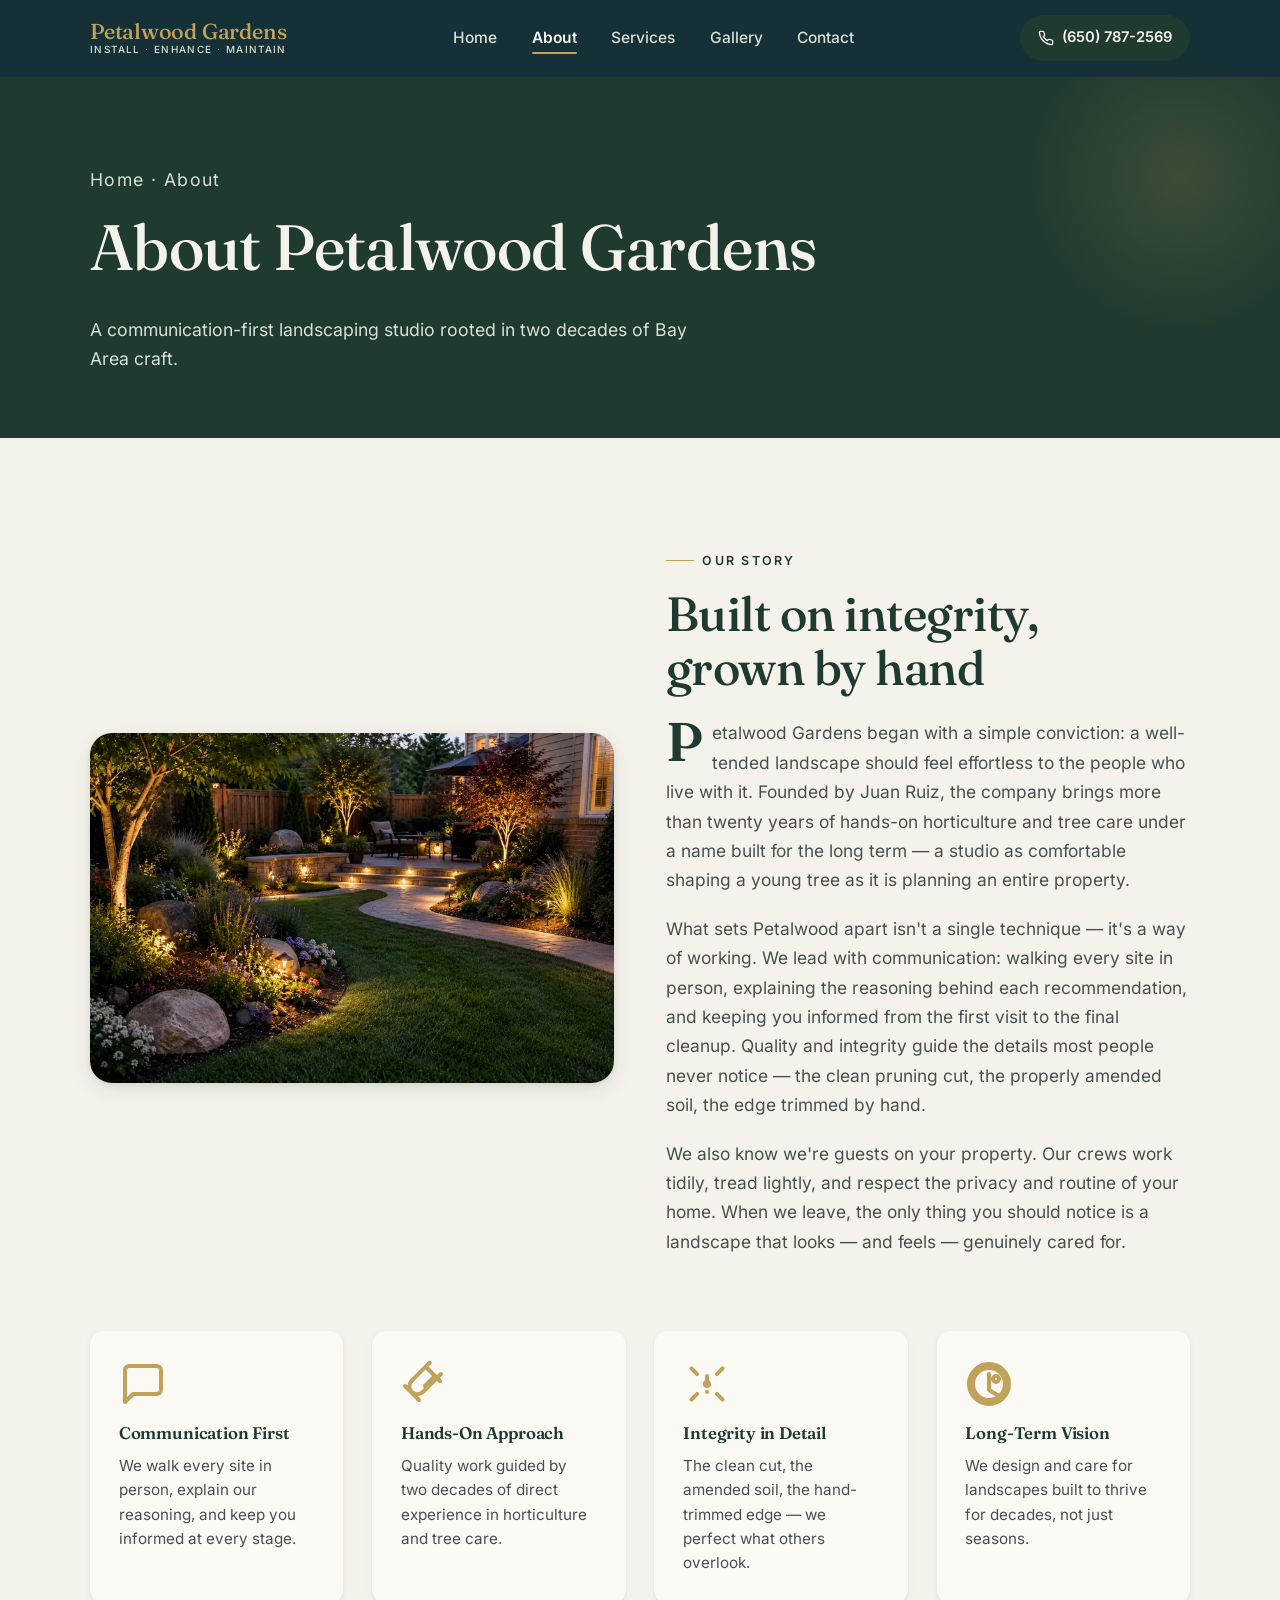
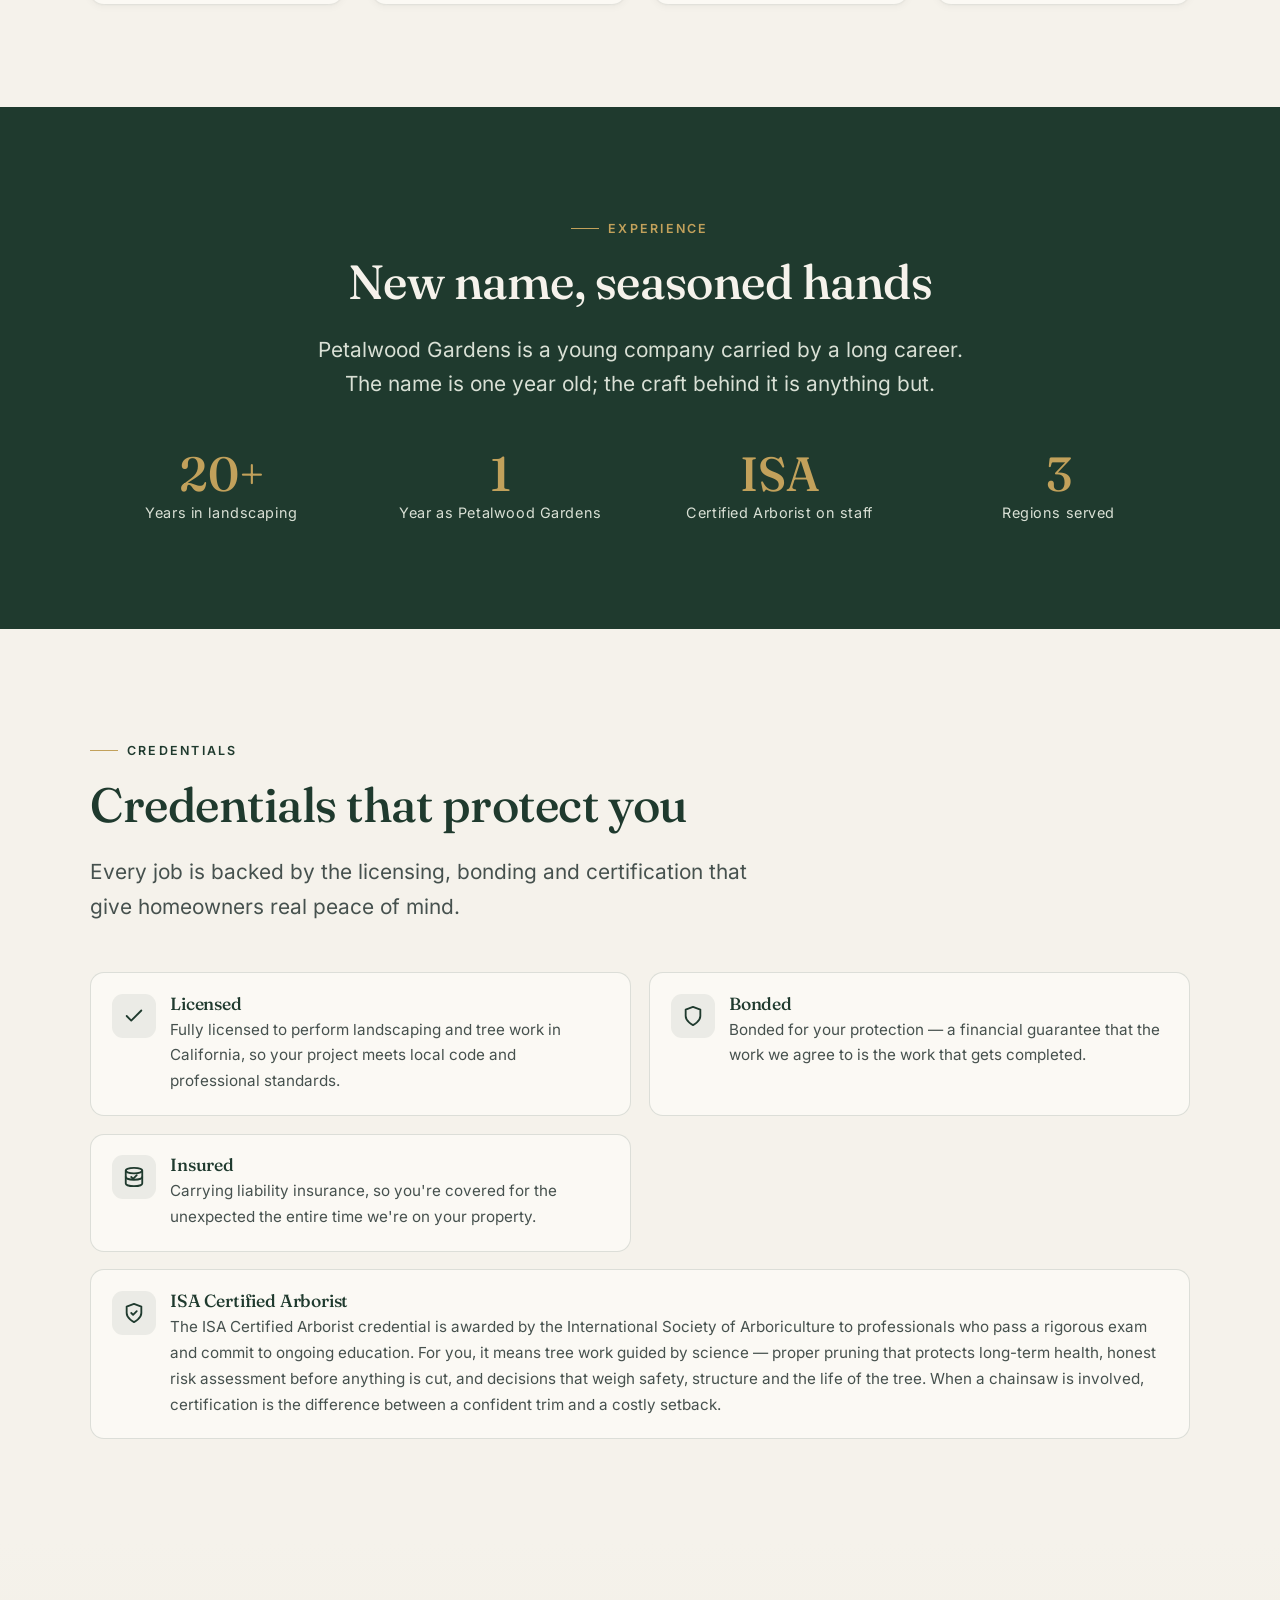
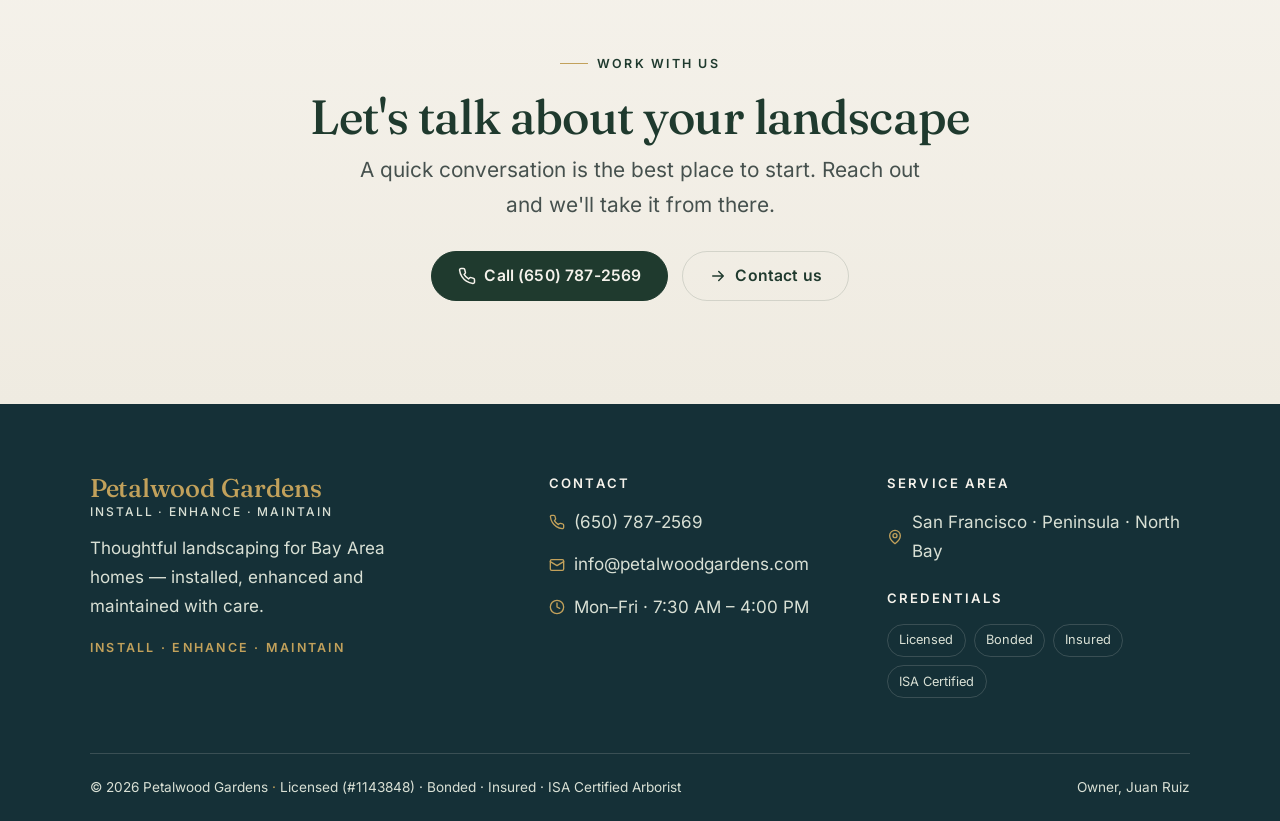
==== commit 3864fe87: "Replace value card icons with better, more appropriate designs - Communication First: speech bubble " ====
--- a/about.html
+++ b/about.html
@@ -109,22 +109,22 @@
       <div class="container">
         <div class="values-grid">
           <div class="value-card reveal">
-            <div class="value-card__icon"><svg viewBox="0 0 24 24" fill="none" stroke="currentColor" stroke-width="2" stroke-linecap="round" stroke-linejoin="round" aria-hidden="true"><path d="M12 2C6.48 2 2 6.48 2 12s4.48 10 10 10 10-4.48 10-10S17.52 2 12 2zm-2 15l-5-5 1.41-1.41L10 14.17l7.59-7.59L19 8l-9 9z" /></svg></div>
+            <div class="value-card__icon"><svg viewBox="0 0 24 24" fill="none" stroke="currentColor" stroke-width="2" stroke-linecap="round" stroke-linejoin="round" aria-hidden="true"><path d="M21 15a2 2 0 0 1-2 2H7l-4 4V5a2 2 0 0 1 2-2h14a2 2 0 0 1 2 2z" /></svg></div>
             <h3>Communication First</h3>
             <p>We walk every site in person, explain our reasoning, and keep you informed at every stage.</p>
           </div>
           <div class="value-card reveal" data-delay="1">
-            <div class="value-card__icon"><svg viewBox="0 0 24 24" fill="none" stroke="currentColor" stroke-width="2" stroke-linecap="round" stroke-linejoin="round" aria-hidden="true"><path d="M12 2C6.48 2 2 6.48 2 12s4.48 10 10 10 10-4.48 10-10S17.52 2 12 2zm3.5 6c.83 0 1.5-.67 1.5-1.5S16.33 4 15.5 4 14 4.67 14 5.5s.67 1.5 1.5 1.5zm-7 0c.83 0 1.5-.67 1.5-1.5S9.33 4 8.5 4 7 4.67 7 5.5 7.67 7 8.5 7zm3.5 6.5c2.33 0 4.31 1.46 5.11 3.5H6.89c.8-2.04 2.78-3.5 5.11-3.5z" /></svg></div>
+            <div class="value-card__icon"><svg viewBox="0 0 24 24" fill="none" stroke="currentColor" stroke-width="2" stroke-linecap="round" stroke-linejoin="round" aria-hidden="true"><path d="M20 7l-8.97 8.97a3.986 3.986 0 01-5.656 0 3.986 3.986 0 010-5.656l8.97-8.97M9 20l-7-7M12.5 3.5l7 7" /><path d="M12 13l5-5" /></svg></div>
             <h3>Hands-On Approach</h3>
             <p>Quality work guided by two decades of direct experience in horticulture and tree care.</p>
           </div>
           <div class="value-card reveal" data-delay="2">
-            <div class="value-card__icon"><svg viewBox="0 0 24 24" fill="none" stroke="currentColor" stroke-width="2" stroke-linecap="round" stroke-linejoin="round" aria-hidden="true"><path d="M12 2C6.48 2 2 6.48 2 12s4.48 10 10 10 10-4.48 10-10S17.52 2 12 2zm-2 15l-5-5 1.41-1.41L10 14.17l7.59-7.59L19 8l-9 9z" /><path d="M12 7v5l4.25 2.5" /></svg></div>
+            <div class="value-card__icon"><svg viewBox="0 0 24 24" fill="none" stroke="currentColor" stroke-width="2" stroke-linecap="round" stroke-linejoin="round" aria-hidden="true"><circle cx="12" cy="12" r="1" /><path d="M12 8v4M12 16v.01M4.22 4.22l2.83 2.83M16.95 16.95l2.83 2.83M4.22 19.78l2.83-2.83M16.95 7.05l2.83-2.83" /></svg></div>
             <h3>Integrity in Detail</h3>
             <p>The clean cut, the amended soil, the hand-trimmed edge — we perfect what others overlook.</p>
           </div>
           <div class="value-card reveal" data-delay="3">
-            <div class="value-card__icon"><svg viewBox="0 0 24 24" fill="none" stroke="currentColor" stroke-width="2" stroke-linecap="round" stroke-linejoin="round" aria-hidden="true"><path d="M13 2H6a2 2 0 0 0-2 2v16a2 2 0 0 0 2 2h12a2 2 0 0 0 2-2V9z" /><polyline points="13 2 13 9 20 9" /></svg></div>
+            <div class="value-card__icon"><svg viewBox="0 0 24 24" fill="none" stroke="currentColor" stroke-width="2" stroke-linecap="round" stroke-linejoin="round" aria-hidden="true"><path d="M12 2C6.48 2 2 6.48 2 12s4.48 10 10 10 10-4.48 10-10S17.52 2 12 2zm0 18c-4.41 0-8-3.59-8-8s3.59-8 8-8 8 3.59 8 8-3.59 8-8 8zm3.5-9c.83 0 1.5-.67 1.5-1.5S16.33 8 15.5 8 14 8.67 14 9.5s.67 1.5 1.5 1.5z" /><path d="M12 7v8l5 3" /></svg></div>
             <h3>Long-Term Vision</h3>
             <p>We design and care for landscapes built to thrive for decades, not just seasons.</p>
           </div>
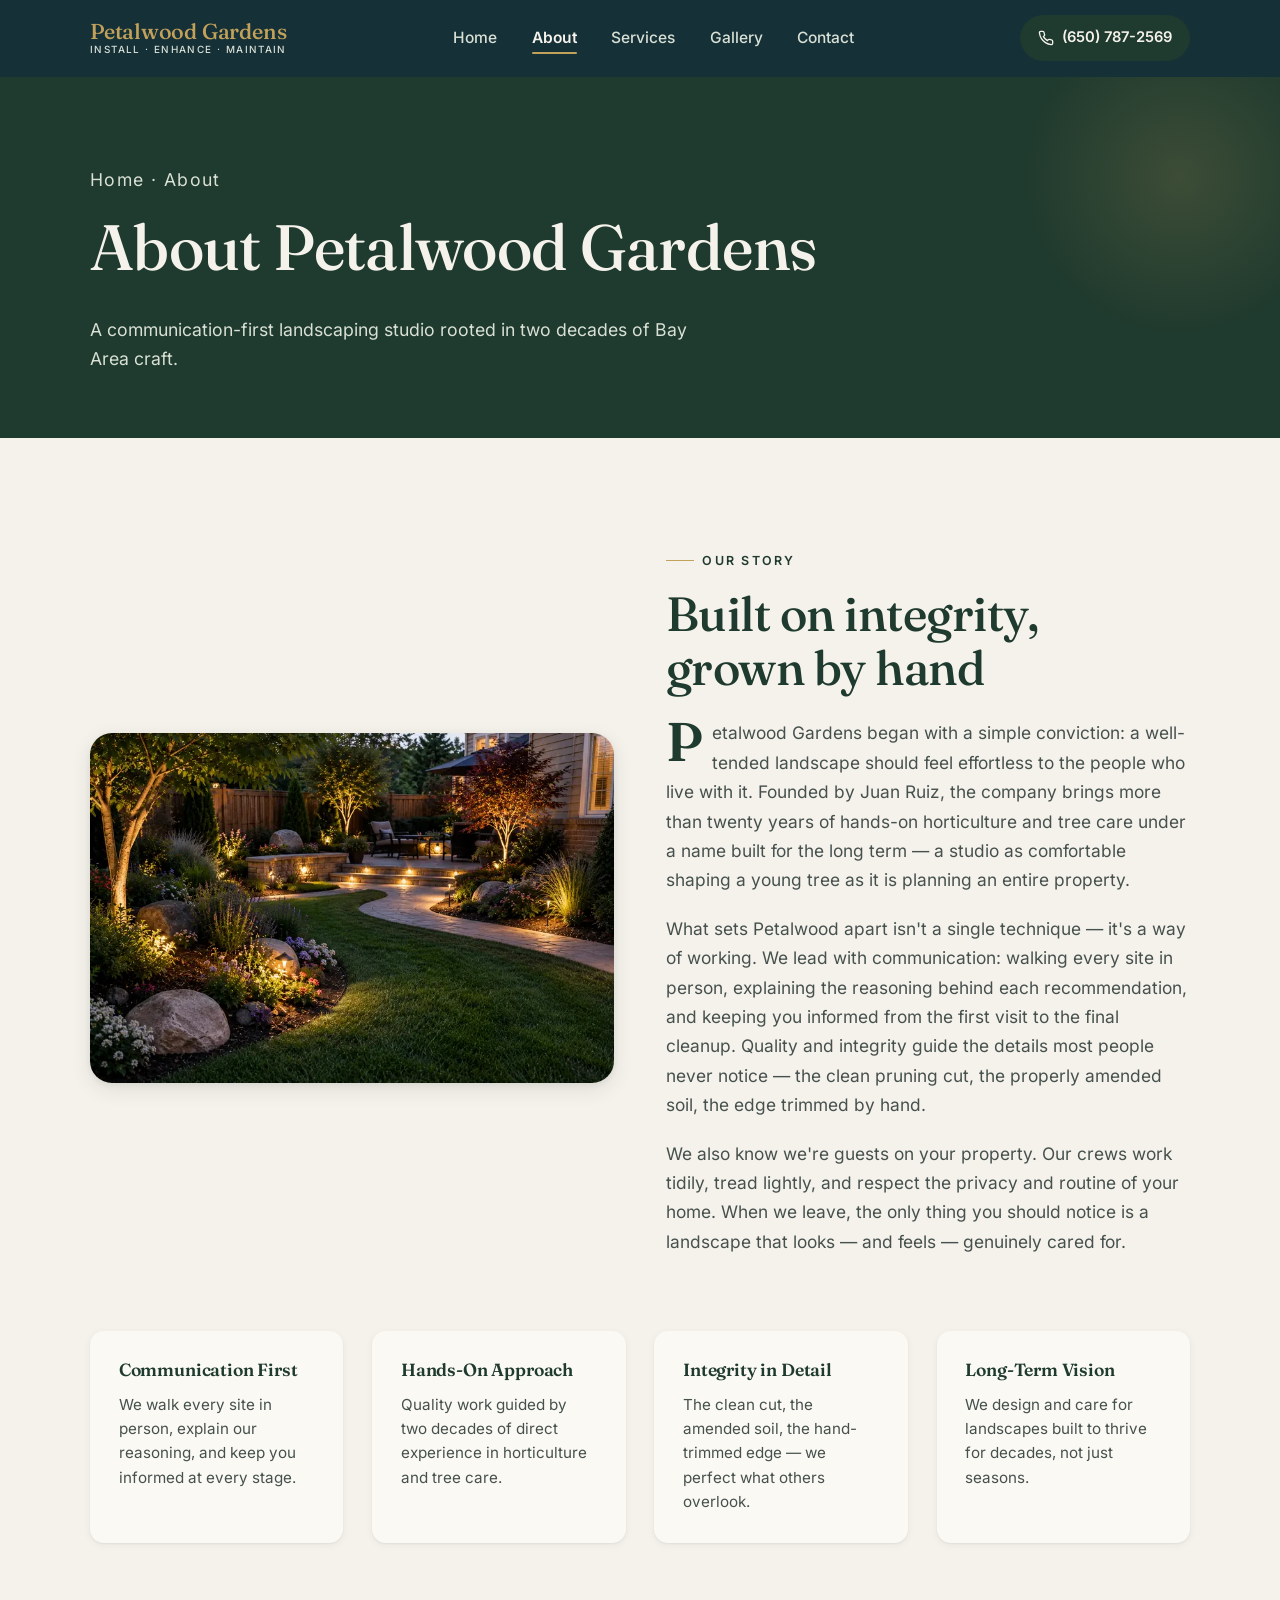
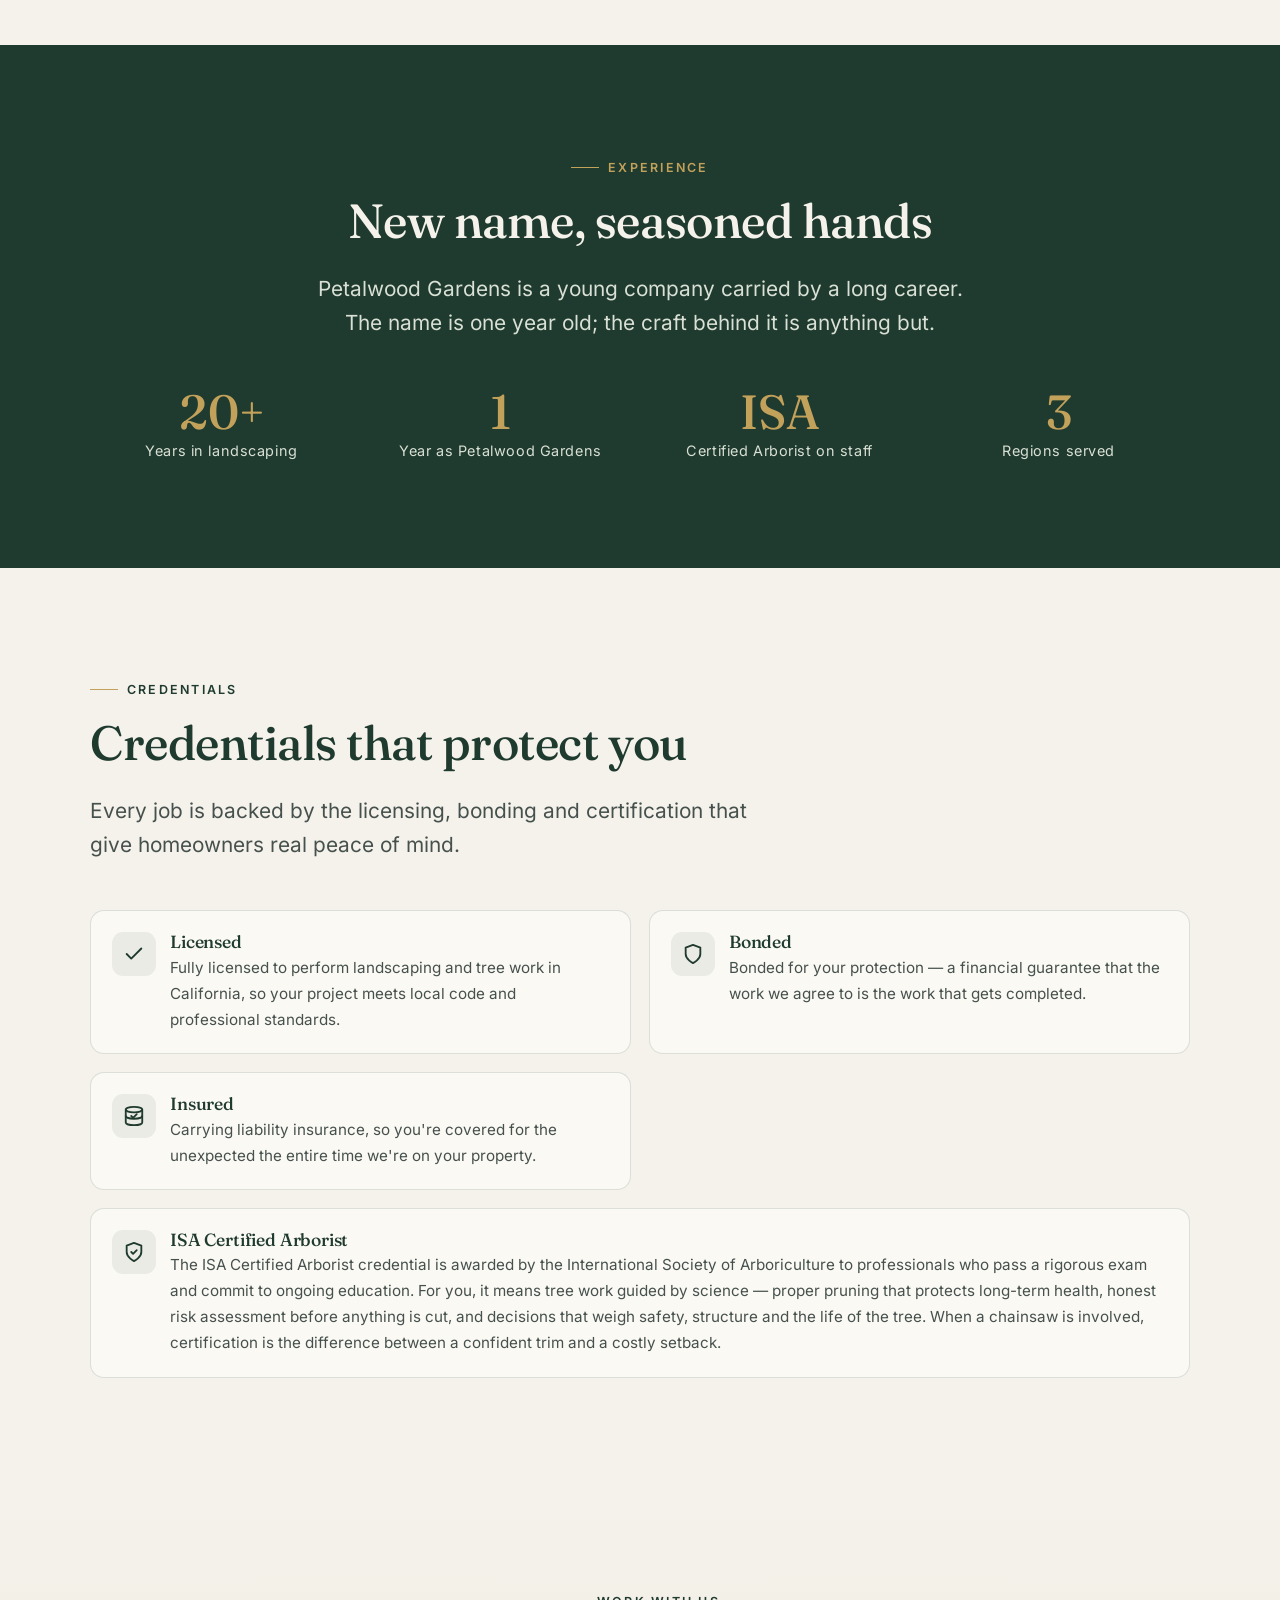
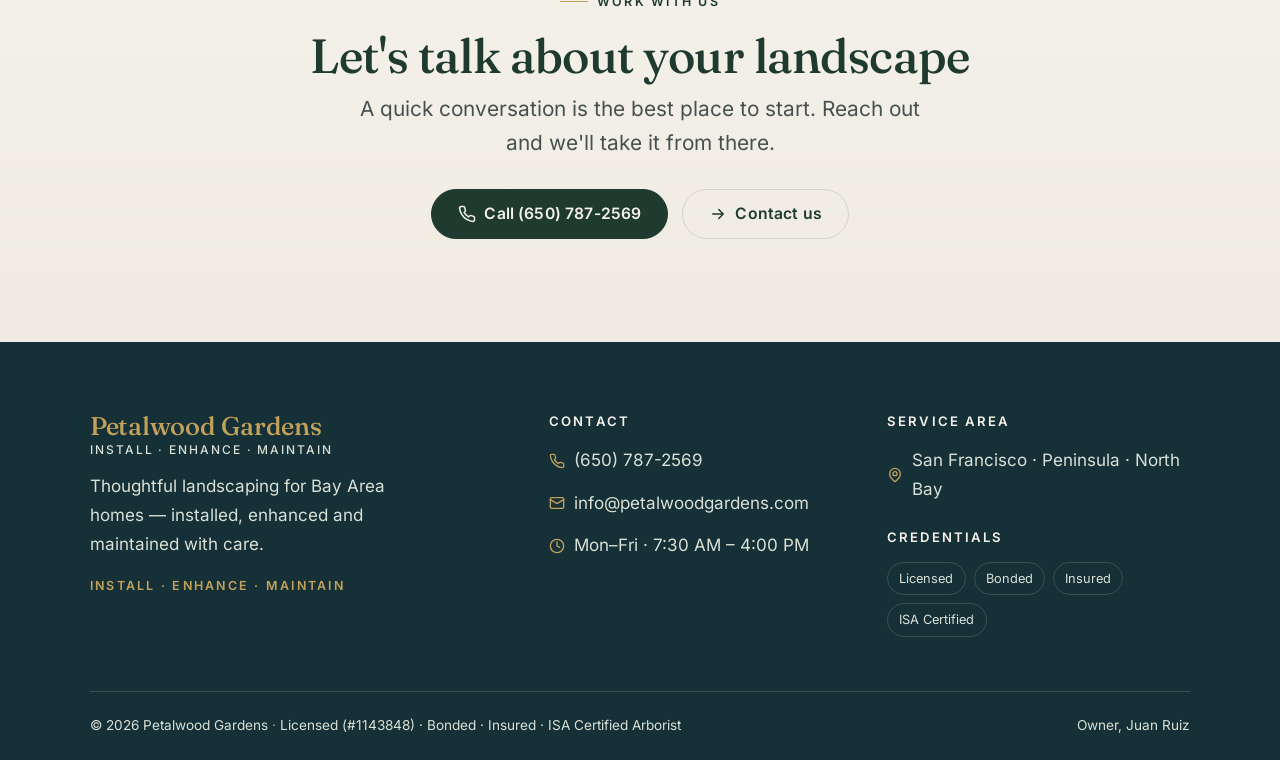
==== commit 5e1da64a: "Remove icons from value cards, keep text only - Remove all icon SVGs from value cards - Keep four va" ====
--- a/about.html
+++ b/about.html
@@ -109,22 +109,18 @@
       <div class="container">
         <div class="values-grid">
           <div class="value-card reveal">
-            <div class="value-card__icon"><svg viewBox="0 0 24 24" fill="none" stroke="currentColor" stroke-width="2" stroke-linecap="round" stroke-linejoin="round" aria-hidden="true"><path d="M21 15a2 2 0 0 1-2 2H7l-4 4V5a2 2 0 0 1 2-2h14a2 2 0 0 1 2 2z" /></svg></div>
             <h3>Communication First</h3>
             <p>We walk every site in person, explain our reasoning, and keep you informed at every stage.</p>
           </div>
           <div class="value-card reveal" data-delay="1">
-            <div class="value-card__icon"><svg viewBox="0 0 24 24" fill="none" stroke="currentColor" stroke-width="2" stroke-linecap="round" stroke-linejoin="round" aria-hidden="true"><path d="M20 7l-8.97 8.97a3.986 3.986 0 01-5.656 0 3.986 3.986 0 010-5.656l8.97-8.97M9 20l-7-7M12.5 3.5l7 7" /><path d="M12 13l5-5" /></svg></div>
             <h3>Hands-On Approach</h3>
             <p>Quality work guided by two decades of direct experience in horticulture and tree care.</p>
           </div>
           <div class="value-card reveal" data-delay="2">
-            <div class="value-card__icon"><svg viewBox="0 0 24 24" fill="none" stroke="currentColor" stroke-width="2" stroke-linecap="round" stroke-linejoin="round" aria-hidden="true"><circle cx="12" cy="12" r="1" /><path d="M12 8v4M12 16v.01M4.22 4.22l2.83 2.83M16.95 16.95l2.83 2.83M4.22 19.78l2.83-2.83M16.95 7.05l2.83-2.83" /></svg></div>
             <h3>Integrity in Detail</h3>
             <p>The clean cut, the amended soil, the hand-trimmed edge — we perfect what others overlook.</p>
           </div>
           <div class="value-card reveal" data-delay="3">
-            <div class="value-card__icon"><svg viewBox="0 0 24 24" fill="none" stroke="currentColor" stroke-width="2" stroke-linecap="round" stroke-linejoin="round" aria-hidden="true"><path d="M12 2C6.48 2 2 6.48 2 12s4.48 10 10 10 10-4.48 10-10S17.52 2 12 2zm0 18c-4.41 0-8-3.59-8-8s3.59-8 8-8 8 3.59 8 8-3.59 8-8 8zm3.5-9c.83 0 1.5-.67 1.5-1.5S16.33 8 15.5 8 14 8.67 14 9.5s.67 1.5 1.5 1.5z" /><path d="M12 7v8l5 3" /></svg></div>
             <h3>Long-Term Vision</h3>
             <p>We design and care for landscapes built to thrive for decades, not just seasons.</p>
           </div>
--- a/styles.css
+++ b/styles.css
@@ -653,13 +653,8 @@
   transform: translateY(-4px);
   box-shadow: var(--shadow-md);
 }
-.value-card__icon {
-  width: 48px; height: 48px; margin-bottom: 1rem;
-  color: var(--gold); flex: none;
-}
-.value-card__icon svg { width: 100%; height: 100%; }
 .value-card h3 {
-  font-size: 1.05rem; font-weight: 600; margin-bottom: 0.7rem; color: var(--green);
+  font-size: 1.1rem; font-weight: 600; margin-bottom: 0.8rem; color: var(--green); margin-top: 0;
 }
 .value-card p {
   font-size: 0.95rem; color: var(--muted); line-height: 1.6; margin: 0;
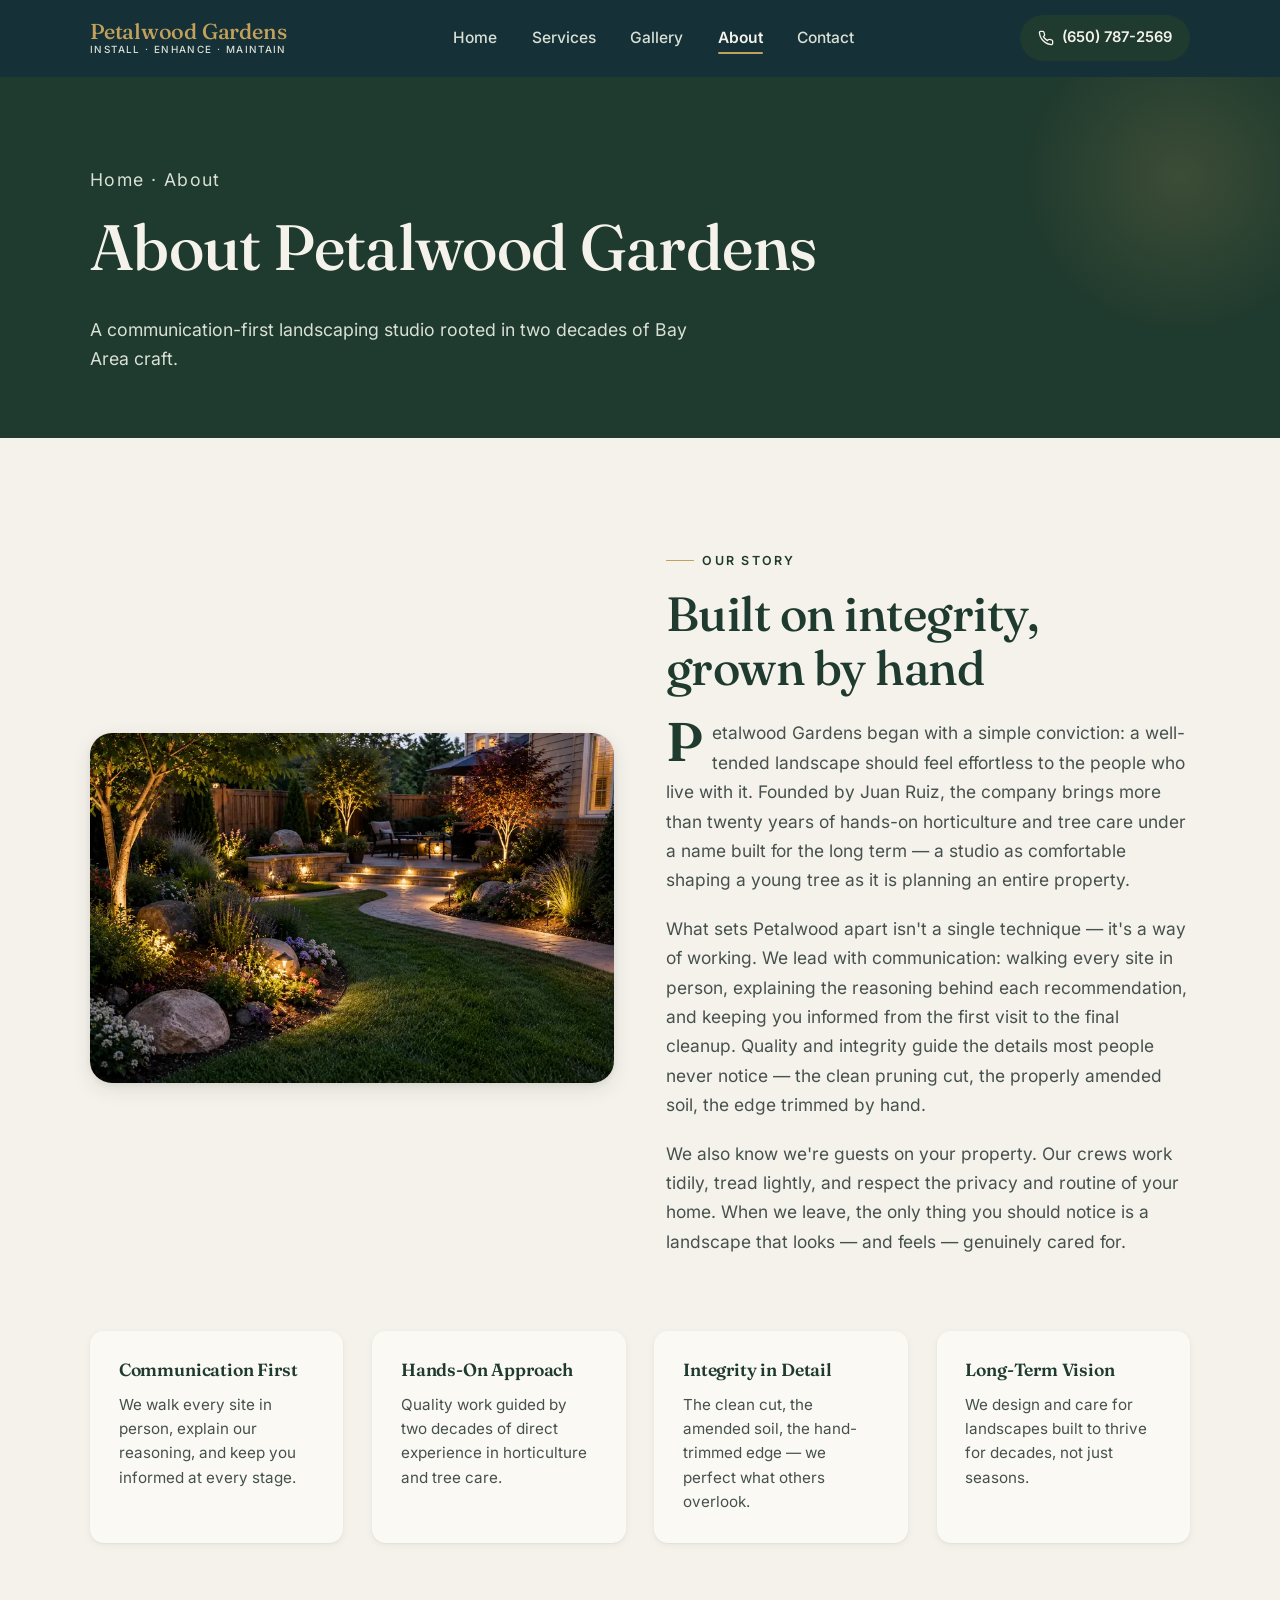
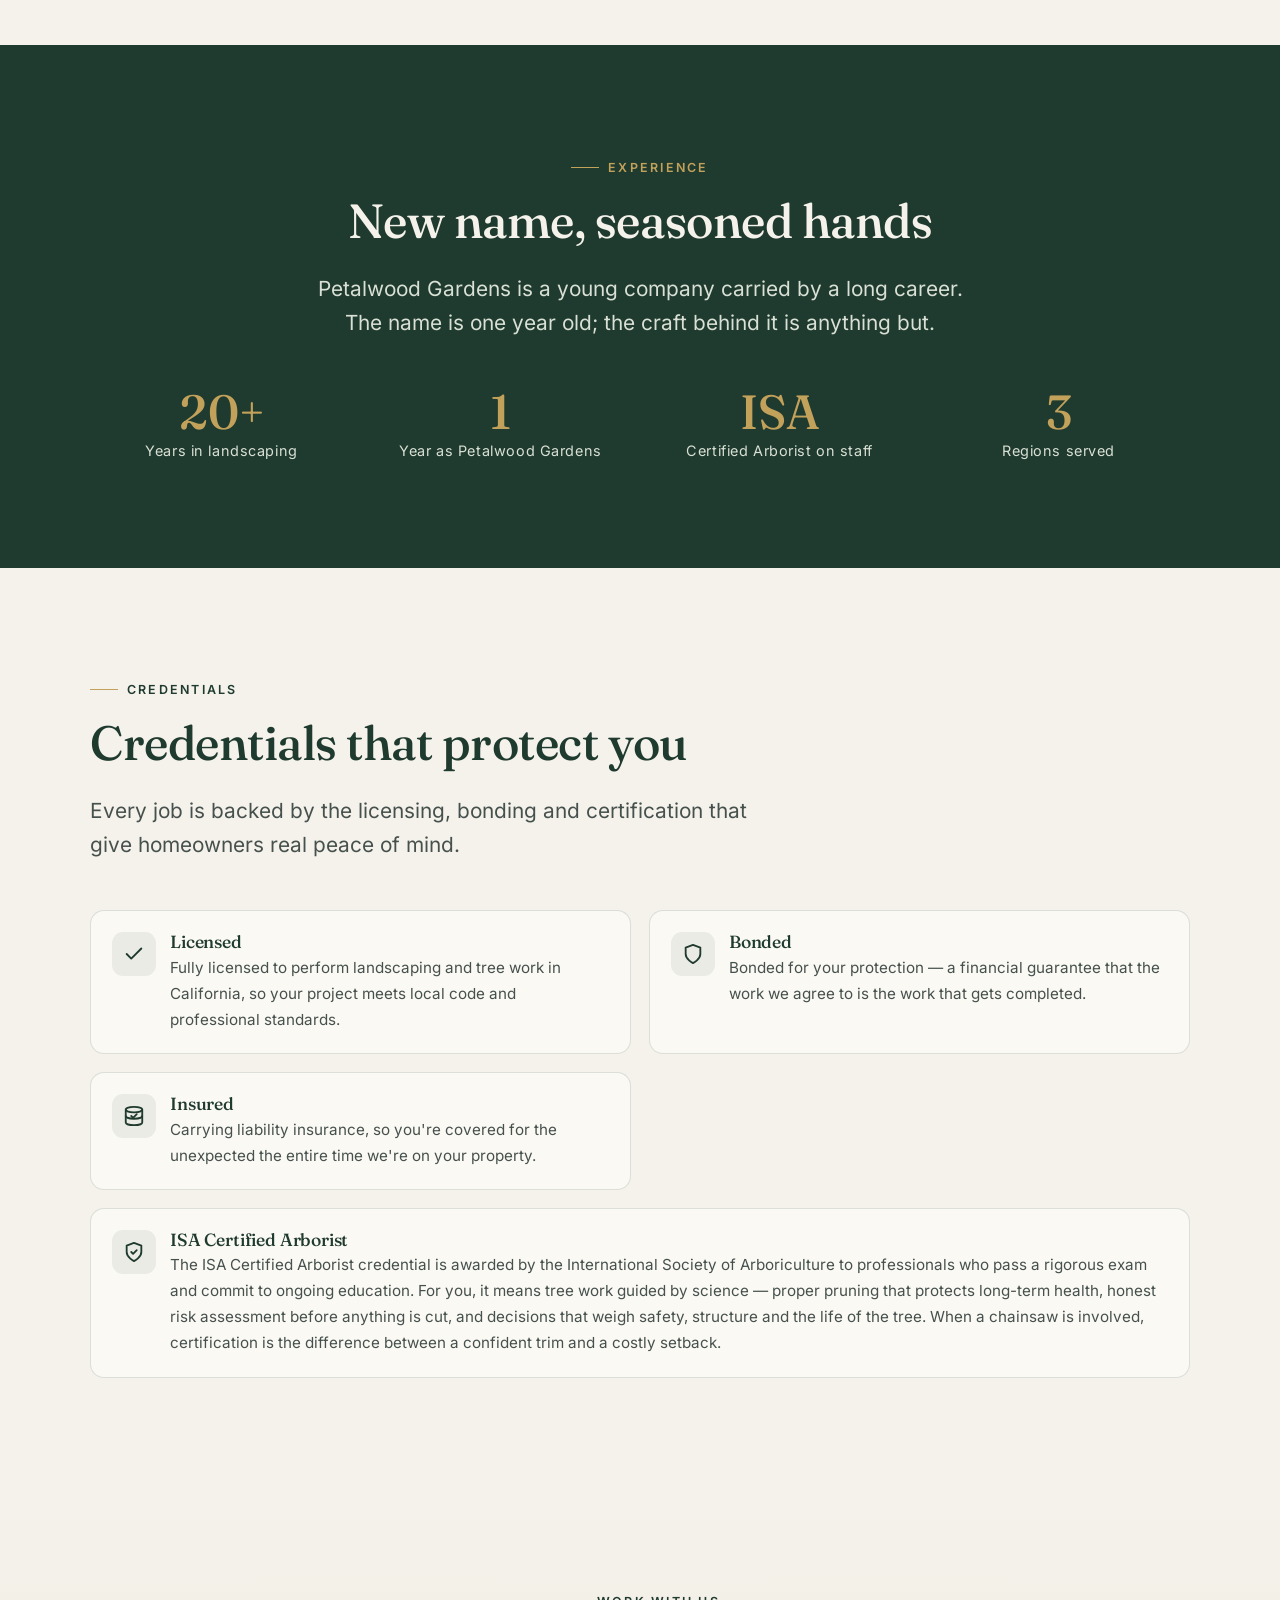
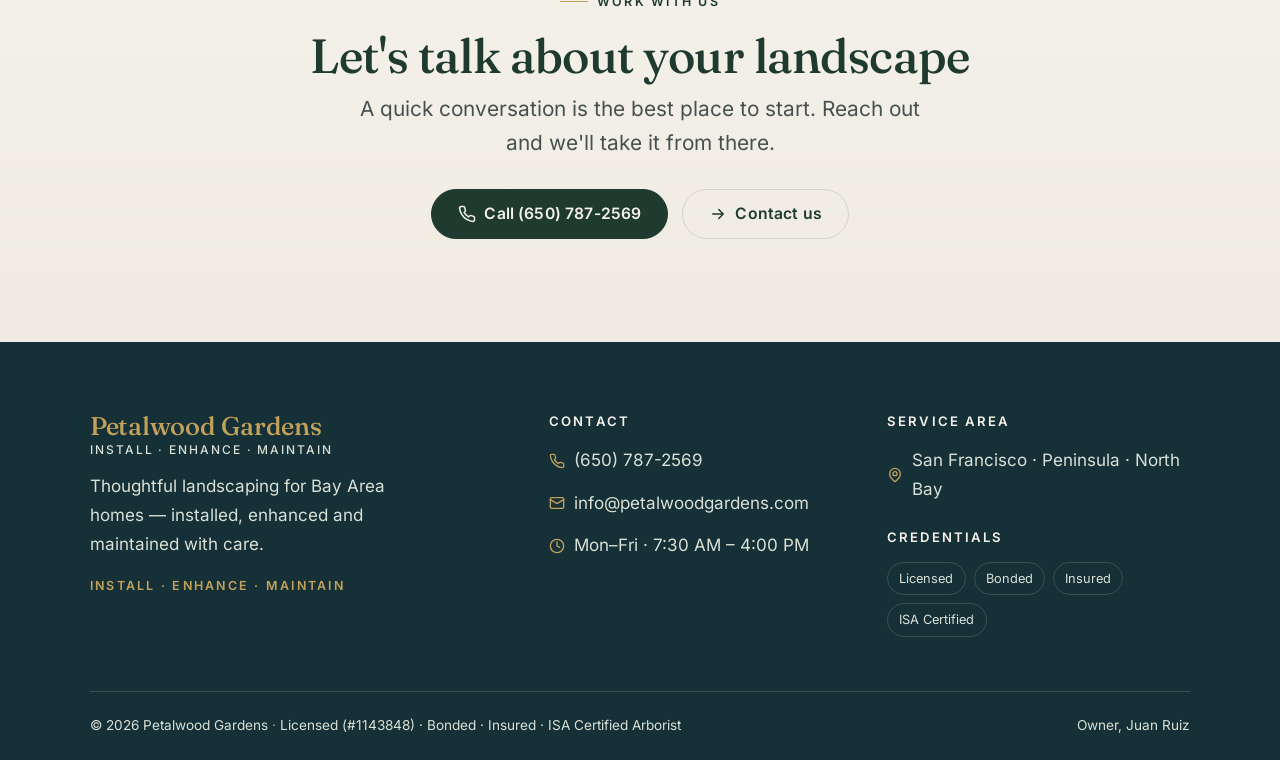
==== commit 8de03e85: "Reorder navigation menu - New order: Home, Services, Gallery, About, Contact - Updated nav order on " ====
--- a/about.html
+++ b/about.html
@@ -42,9 +42,9 @@
         </a>
         <ul class="nav-links">
           <li><a href="index.html">Home</a></li>
-          <li><a href="about.html" aria-current="page">About</a></li>
           <li><a href="services.html">Services</a></li>
           <li><a href="gallery.html">Gallery</a></li>
+          <li><a href="about.html" aria-current="page">About</a></li>
           <li><a href="contact.html">Contact</a></li>
         </ul>
         <div class="nav-cta">
@@ -65,9 +65,9 @@
     </div>
     <ul class="mobile-nav__links">
       <li><a href="index.html">Home</a></li>
-      <li><a href="about.html" aria-current="page">About</a></li>
       <li><a href="services.html">Services</a></li>
       <li><a href="gallery.html">Gallery</a></li>
+      <li><a href="about.html" aria-current="page">About</a></li>
       <li><a href="contact.html">Contact</a></li>
     </ul>
     <div class="mobile-nav__foot">
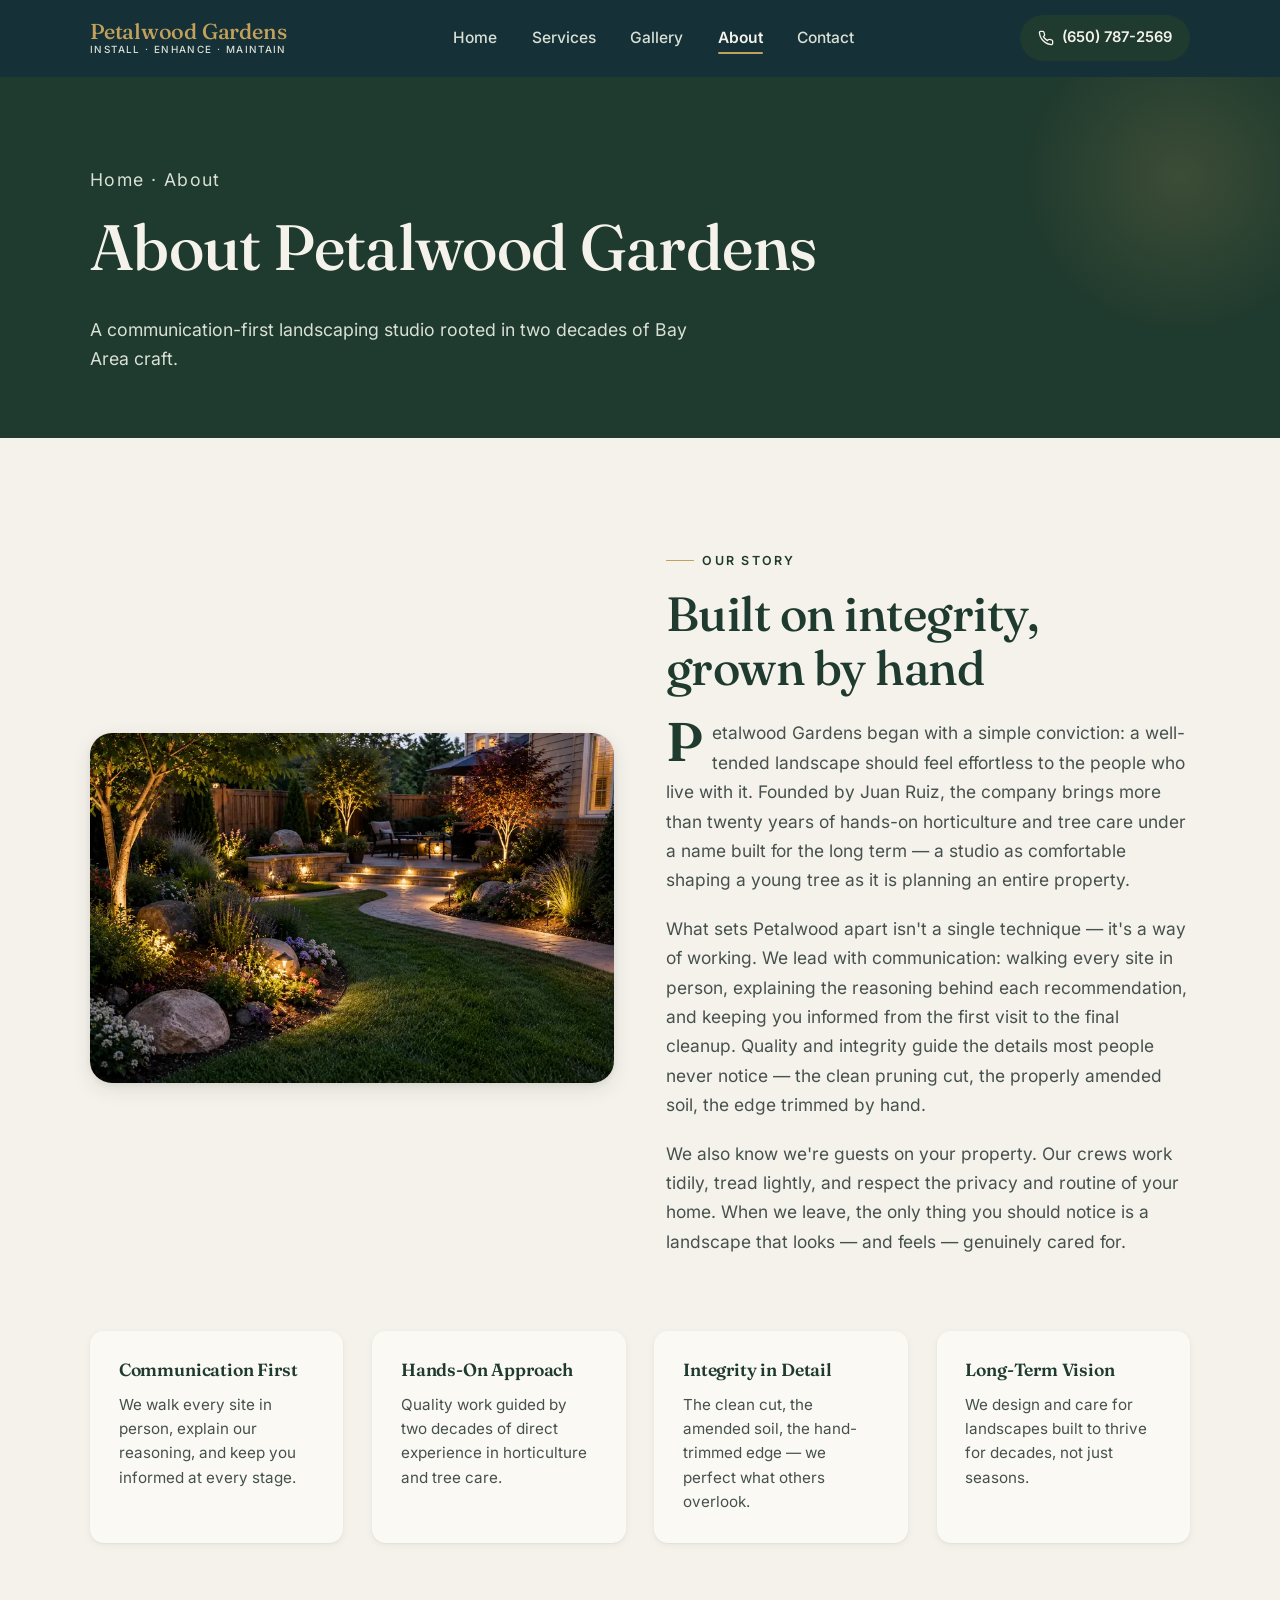
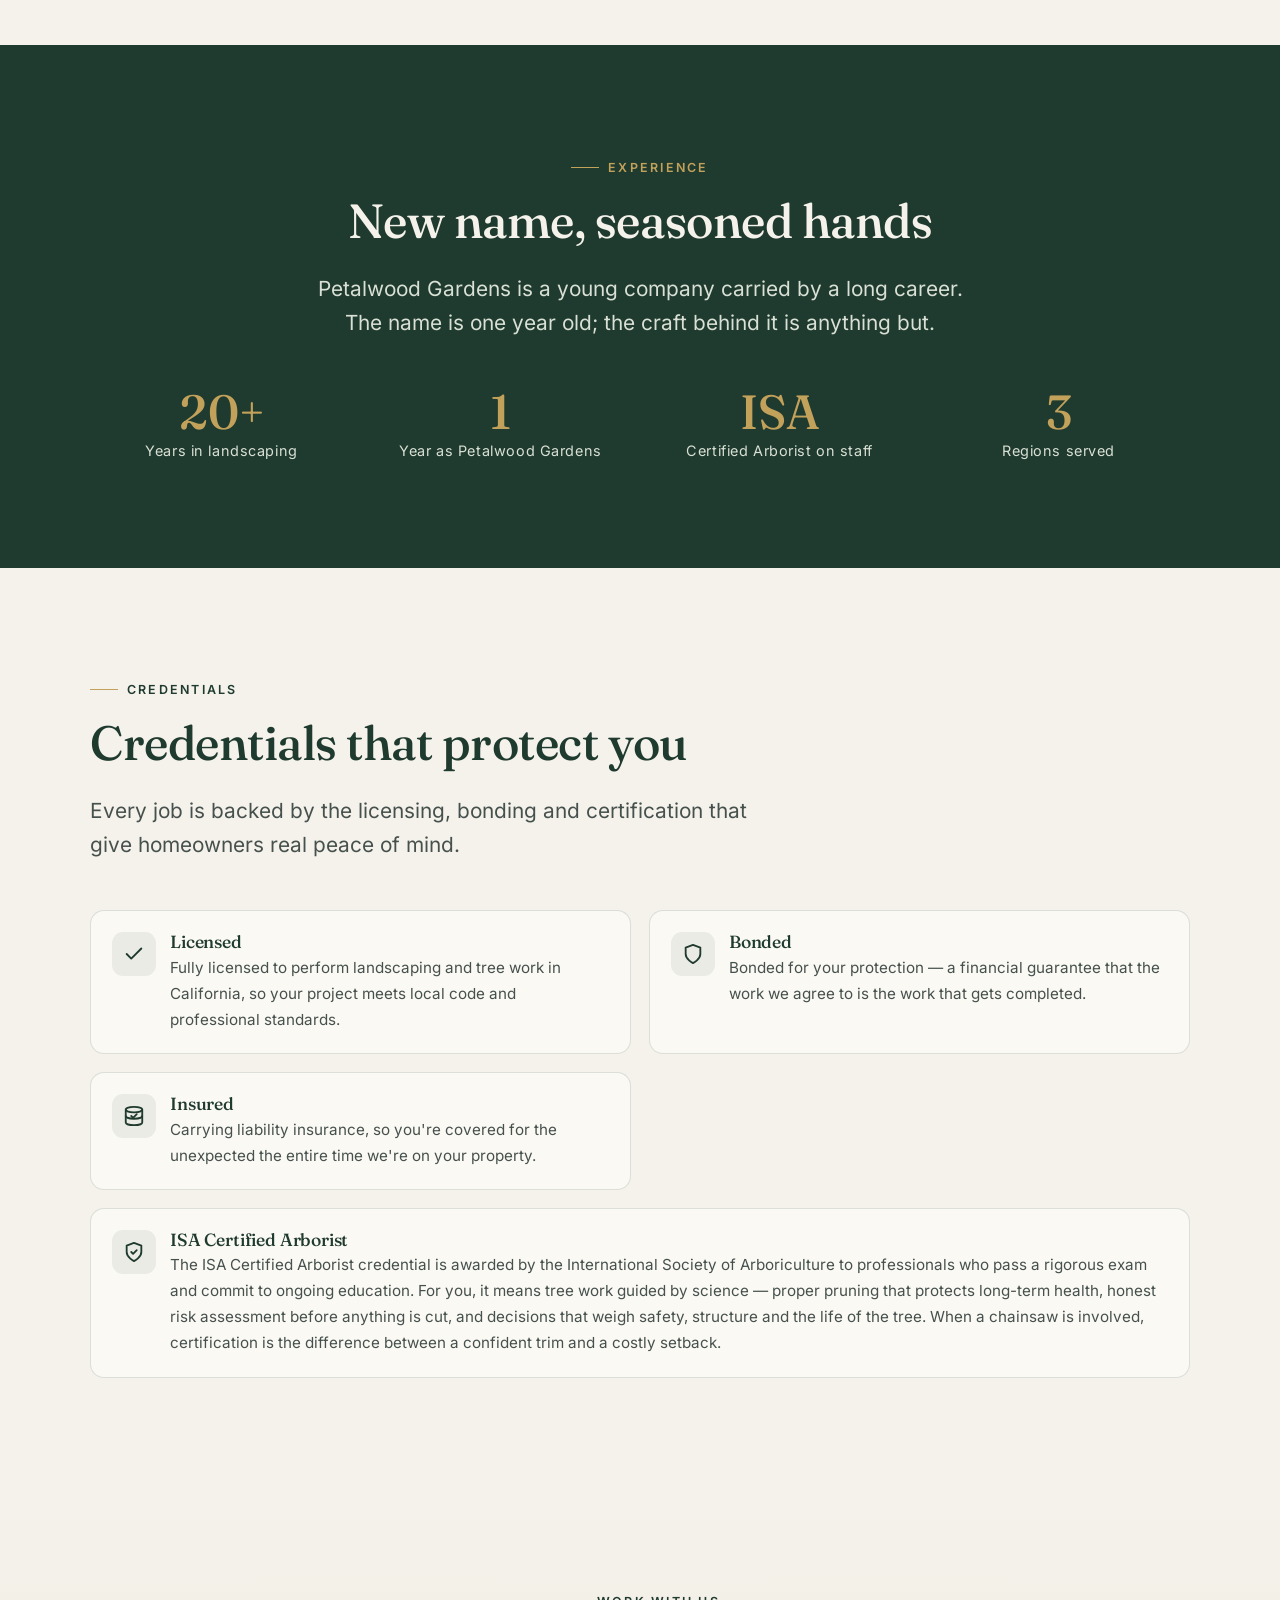
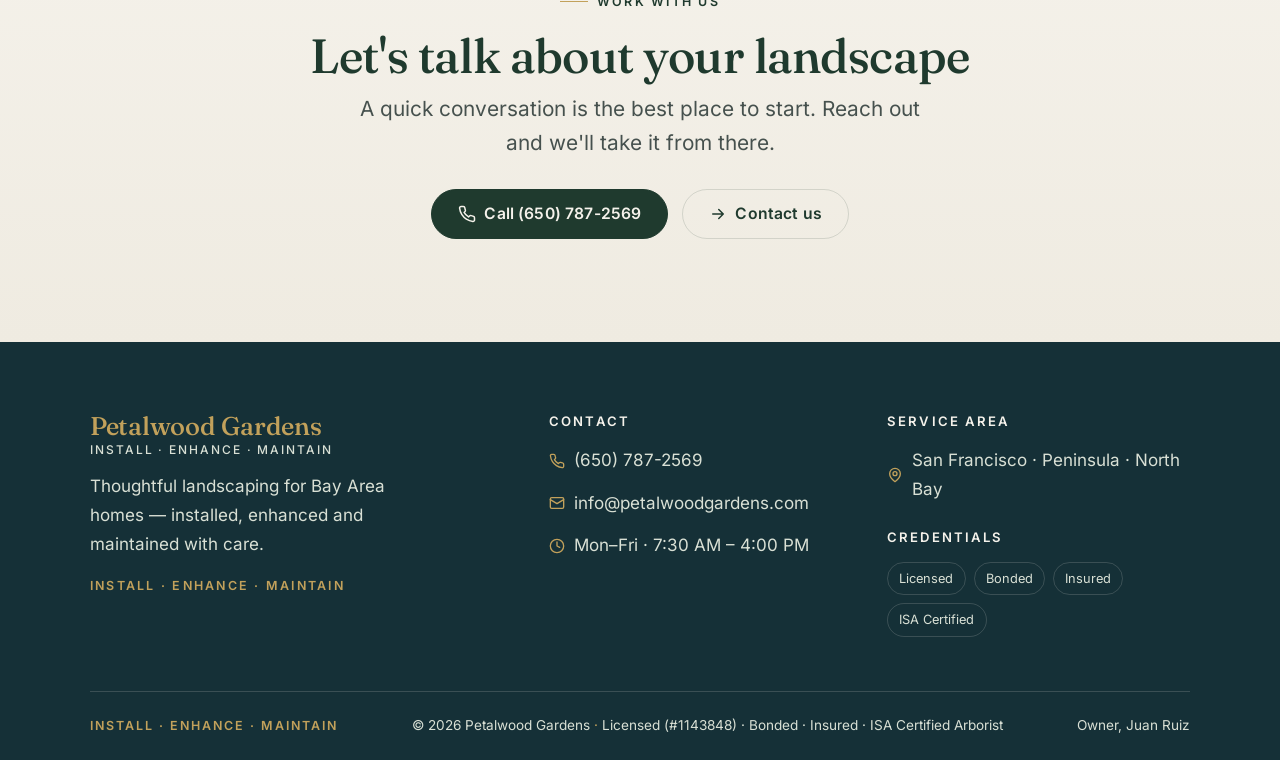
==== commit 7a481ec5: "Add Install · Enhance · Maintain tagline to footer bottom bar - Gold uppercase tagline at bottom-lef" ====
--- a/about.html
+++ b/about.html
@@ -221,6 +221,7 @@
         </div>
       </div>
       <div class="footer-bottom">
+        <span class="footer-bottom-tagline">Install · Enhance · Maintain</span>
         <span>© <span data-year>2026</span> Petalwood Gardens <span class="sep">·</span> Licensed (#1143848) · Bonded · Insured · ISA Certified Arborist</span>
         <span>Owner, Juan Ruiz</span>
       </div>
--- a/styles.css
+++ b/styles.css
@@ -535,6 +535,18 @@
 }
 .card:hover { transform: translateY(-6px); box-shadow: var(--shadow-lg); border-color: rgba(31,58,46,0.22); }
 .card__media { aspect-ratio: 4 / 3; overflow: hidden; background: #E7E2D6; }
+.card__placeholder {
+  width: 100%; height: 100%;
+  display: flex; flex-direction: column; align-items: center; justify-content: center;
+  gap: 0.7rem; text-align: center; padding: 1.5rem;
+  background: linear-gradient(135deg, var(--green) 0%, var(--green-900) 100%);
+  color: var(--cream-dim);
+}
+.card__placeholder svg { width: 36px; height: 36px; color: var(--gold); flex: none; }
+.card__placeholder span {
+  font-family: var(--font-sans); font-size: 0.78rem; font-weight: 600;
+  letter-spacing: 0.08em; text-transform: uppercase; color: var(--cream-dim);
+}
 .card__media img { width: 100%; height: 100%; object-fit: cover; transition: transform 0.6s var(--ease); }
 .card:hover .card__media img { transform: scale(1.06); }
 .card__body { padding: 1.4rem 1.4rem 1.6rem; display: flex; flex-direction: column; flex: 1; }
@@ -624,6 +636,18 @@
   box-shadow: var(--shadow-md); position: relative;
 }
 .split__media img { width: 100%; aspect-ratio: 3 / 2; object-fit: cover; }
+.split__placeholder {
+  width: 100%; aspect-ratio: 3 / 2;
+  display: flex; flex-direction: column; align-items: center; justify-content: center;
+  gap: 0.8rem; text-align: center; padding: 2rem;
+  background: linear-gradient(135deg, var(--green) 0%, var(--green-900) 100%);
+  color: var(--cream-dim);
+}
+.split__placeholder svg { width: 44px; height: 44px; color: var(--gold); flex: none; }
+.split__placeholder span {
+  font-family: var(--font-sans); font-size: 0.82rem; font-weight: 600;
+  letter-spacing: 0.08em; text-transform: uppercase; color: var(--cream-dim);
+}
 .split__num {
   font-family: var(--font-serif); color: var(--gold);
   font-size: 1.1rem; letter-spacing: 0.1em; display: block; margin-bottom: 0.6rem;
@@ -853,6 +877,10 @@
   display: flex; flex-wrap: wrap; gap: 0.5rem 1rem; justify-content: space-between; align-items: center;
 }
 .footer-bottom .sep { color: var(--gold); }
+.footer-bottom-tagline {
+  color: var(--gold); font-weight: 600; font-size: 0.78rem;
+  letter-spacing: 0.16em; text-transform: uppercase;
+}
 
 /* =========================================================
    Back to top
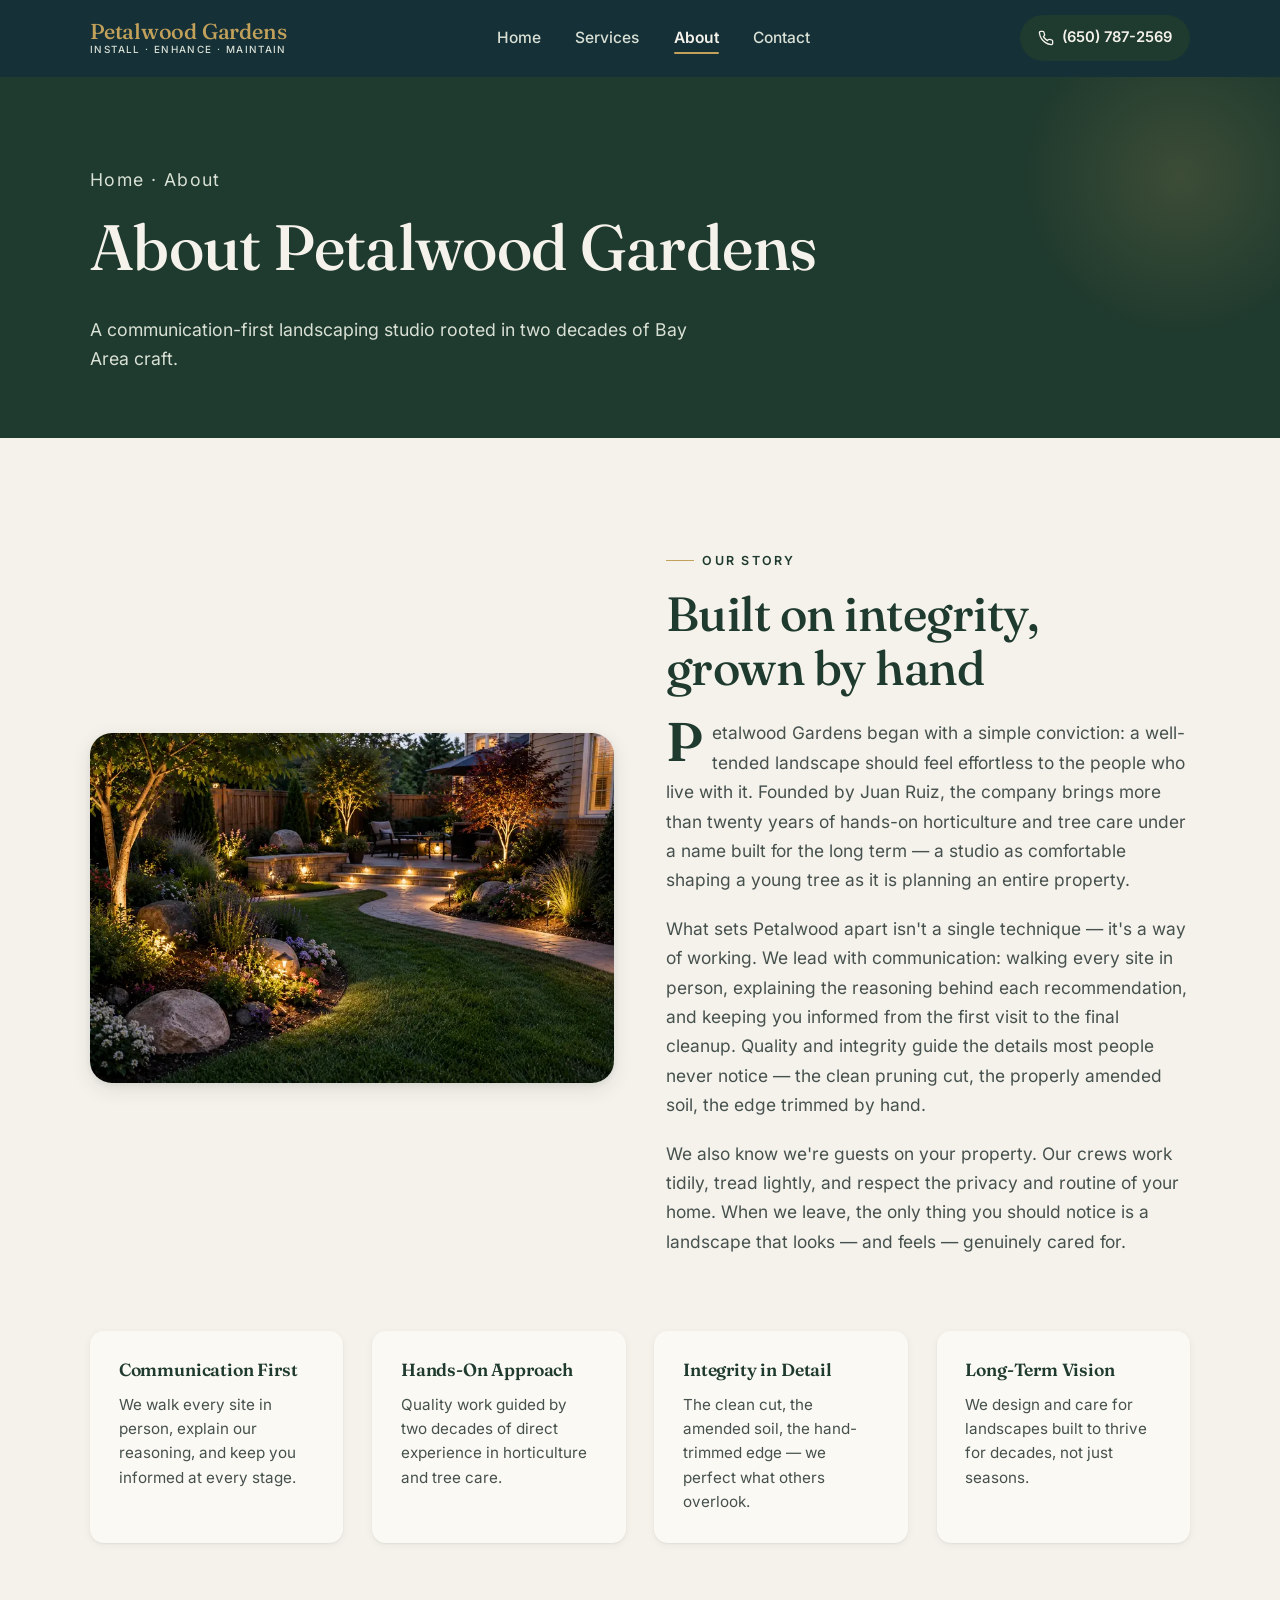
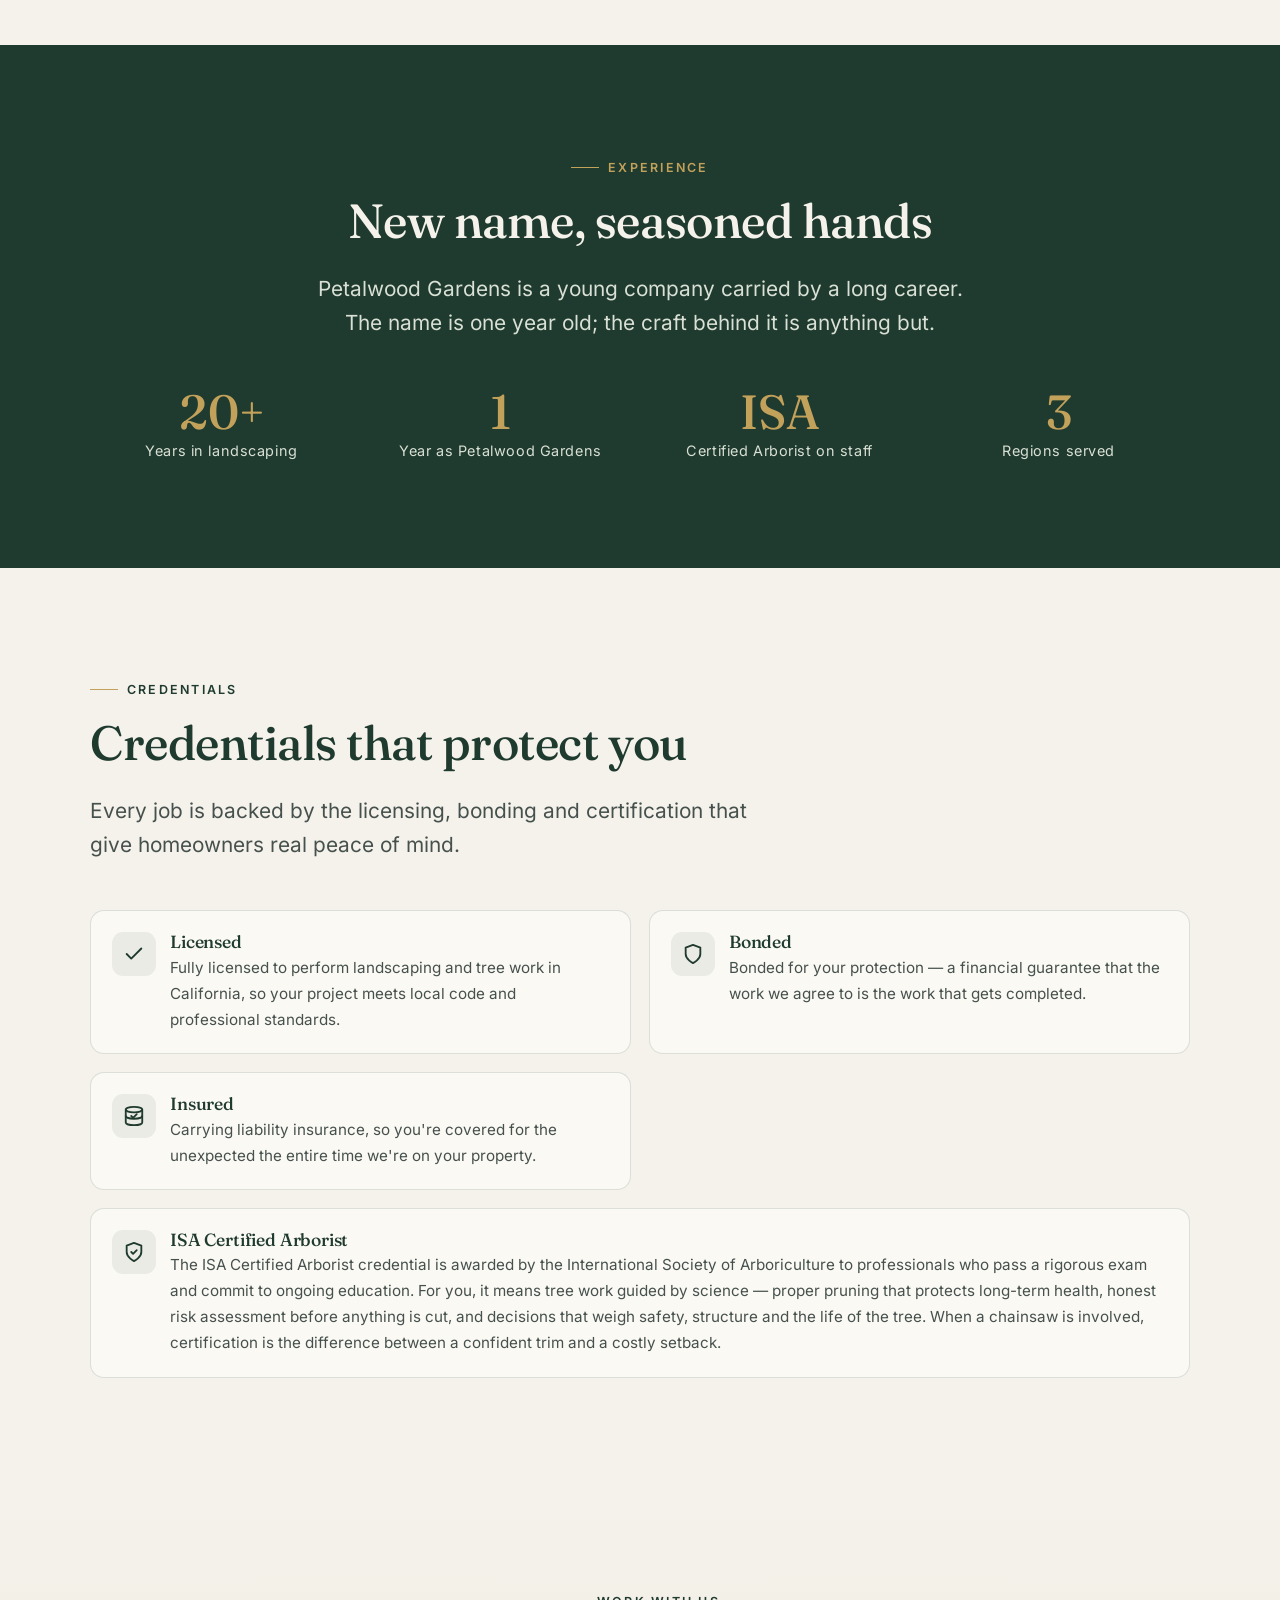
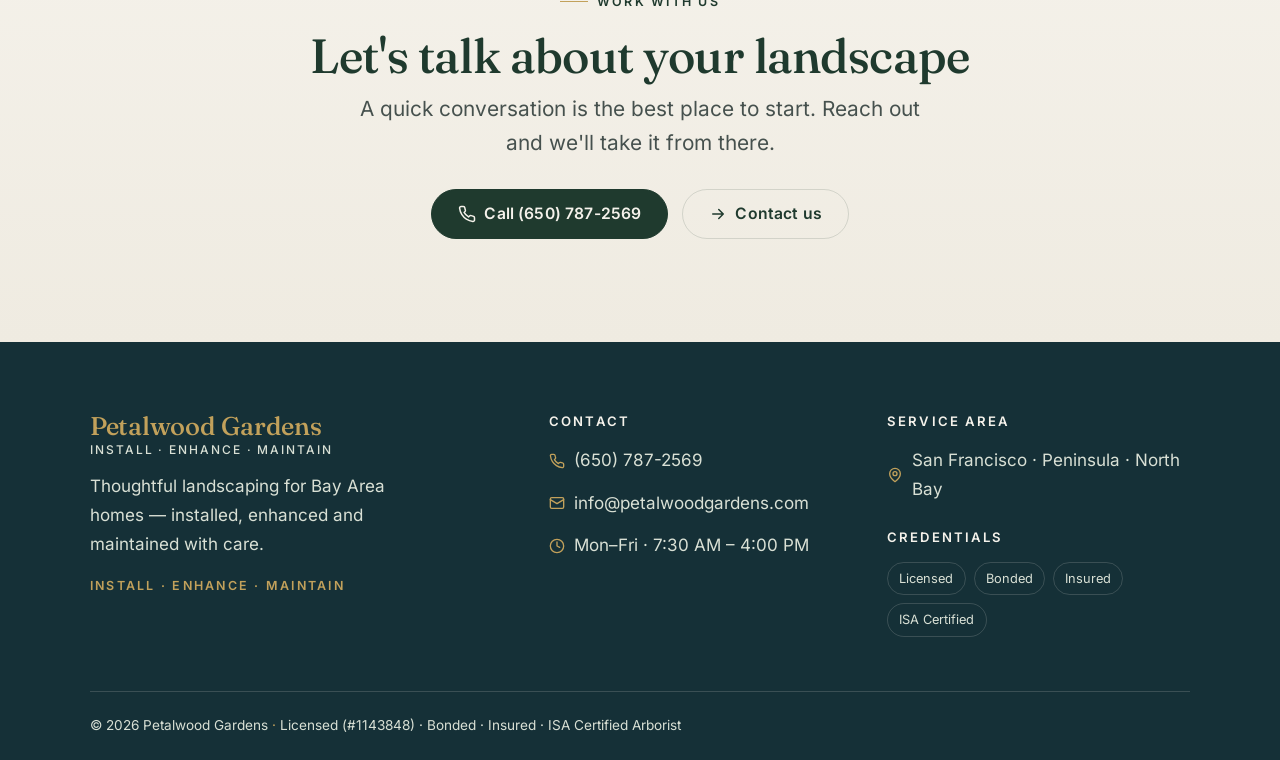
==== commit b1d199aa: "Remove footer tagline and owner line, delete Gallery page - Drop "Install · Enhance · Maintain" and " ====
--- a/about.html
+++ b/about.html
@@ -43,7 +43,6 @@
         <ul class="nav-links">
           <li><a href="index.html">Home</a></li>
           <li><a href="services.html">Services</a></li>
-          <li><a href="gallery.html">Gallery</a></li>
           <li><a href="about.html" aria-current="page">About</a></li>
           <li><a href="contact.html">Contact</a></li>
         </ul>
@@ -66,7 +65,6 @@
     <ul class="mobile-nav__links">
       <li><a href="index.html">Home</a></li>
       <li><a href="services.html">Services</a></li>
-      <li><a href="gallery.html">Gallery</a></li>
       <li><a href="about.html" aria-current="page">About</a></li>
       <li><a href="contact.html">Contact</a></li>
     </ul>
@@ -221,9 +219,7 @@
         </div>
       </div>
       <div class="footer-bottom">
-        <span class="footer-bottom-tagline">Install · Enhance · Maintain</span>
         <span>© <span data-year>2026</span> Petalwood Gardens <span class="sep">·</span> Licensed (#1143848) · Bonded · Insured · ISA Certified Arborist</span>
-        <span>Owner, Juan Ruiz</span>
       </div>
     </div>
   </footer>
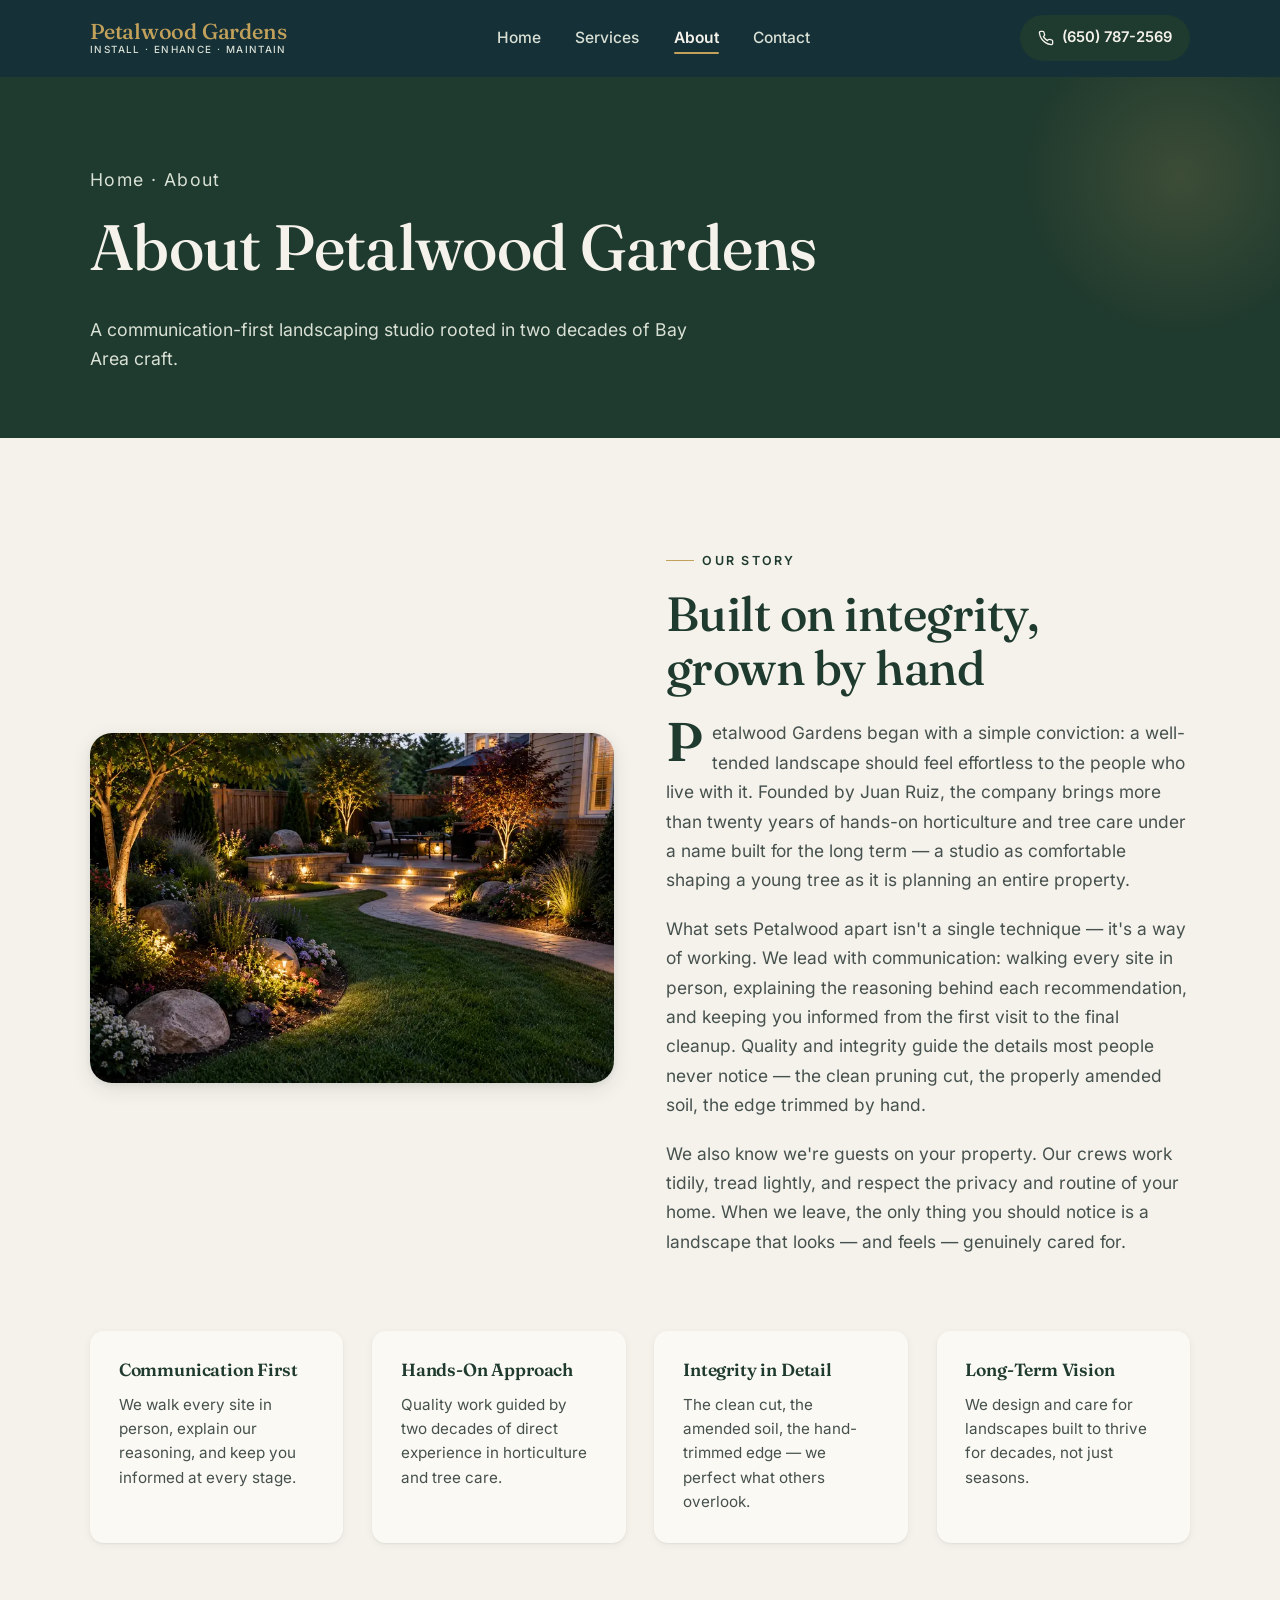
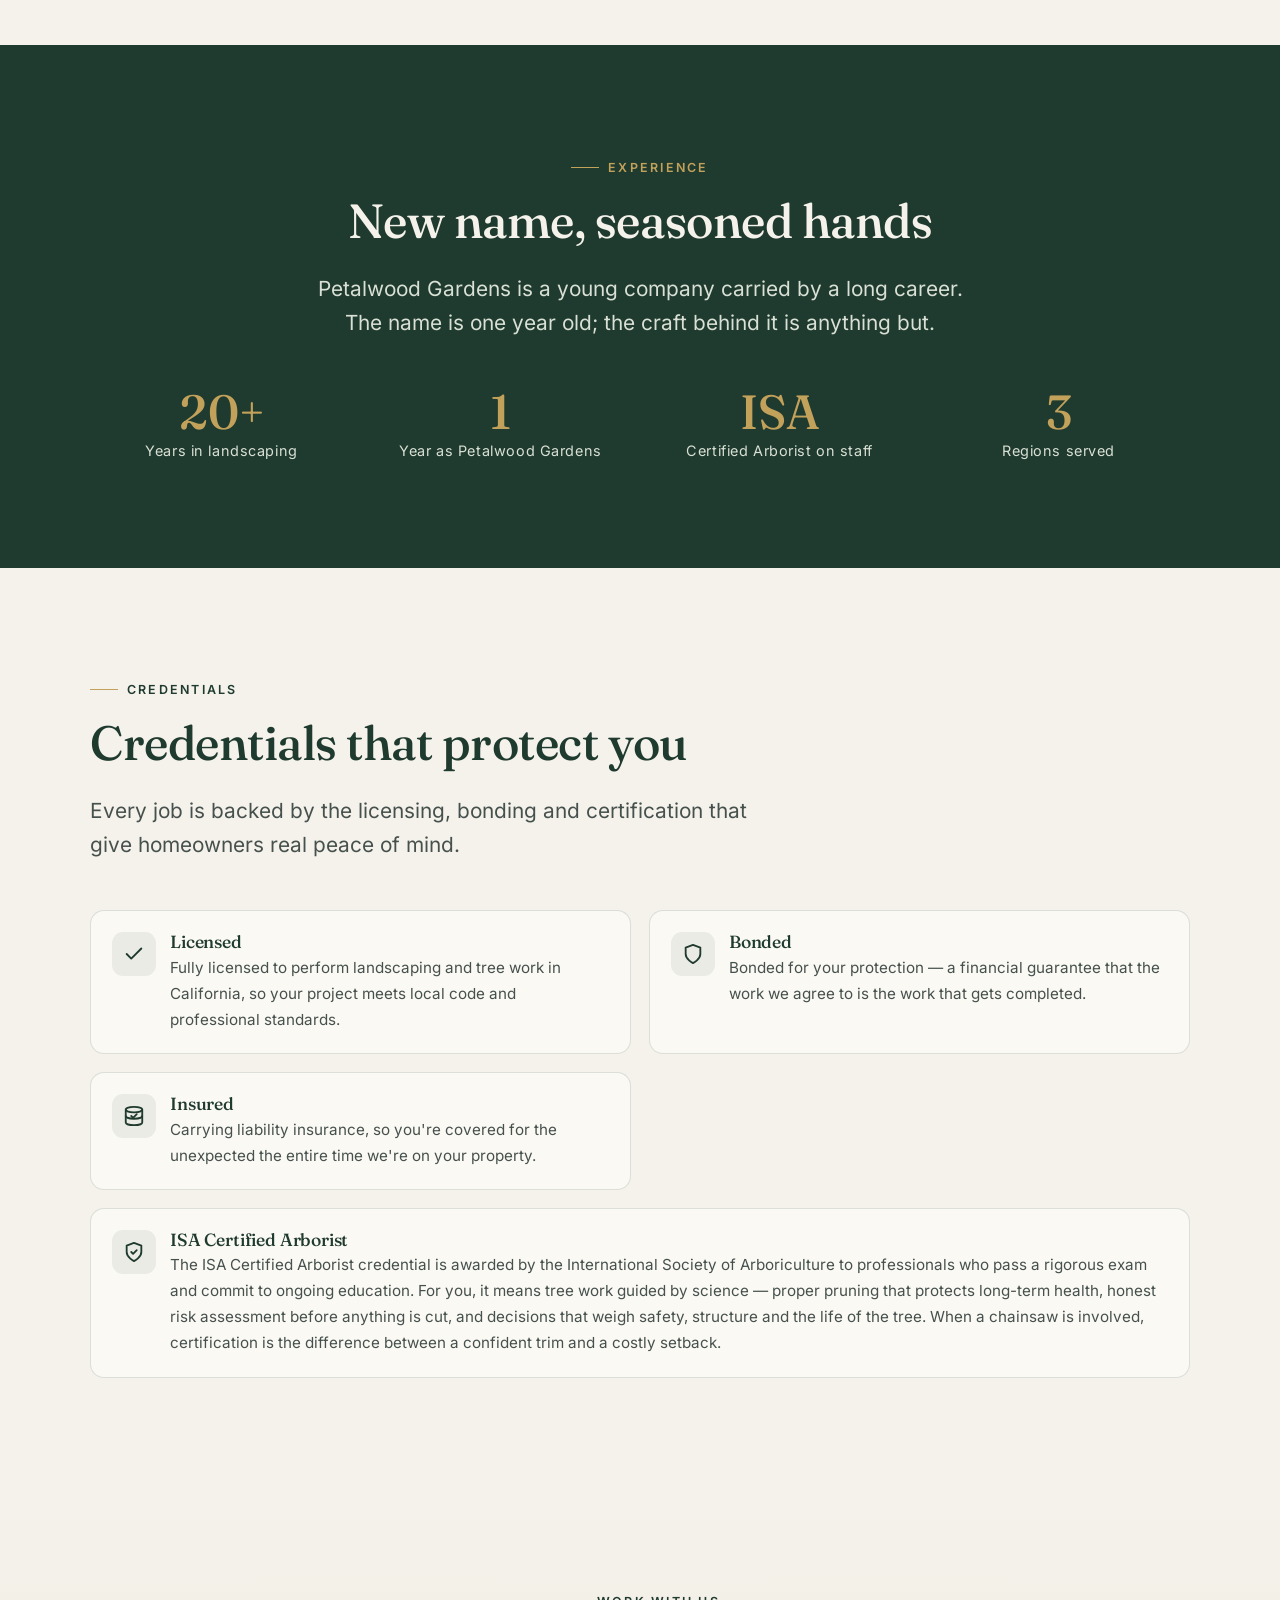
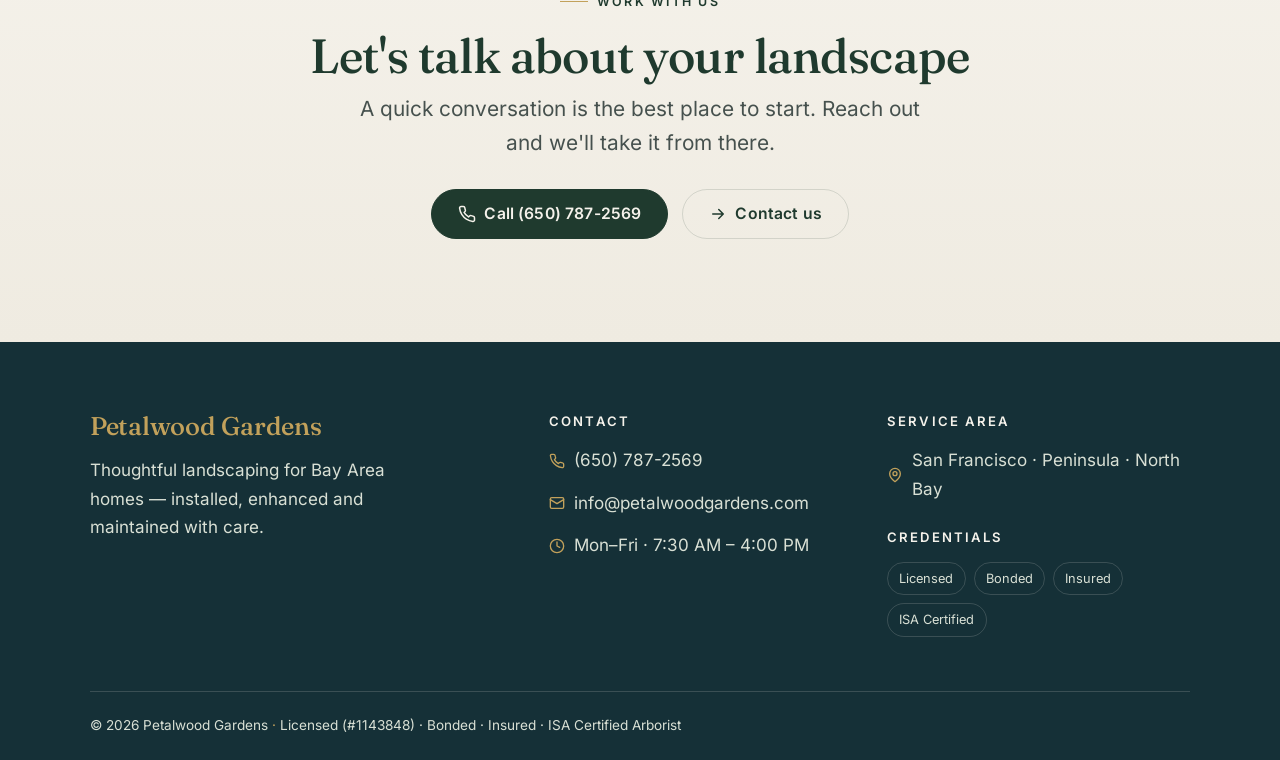
==== commit 9bdd5f2b: "Remove Install · Enhance · Maintain from footer entirely - Drop the tagline under the footer logo an" ====
--- a/about.html
+++ b/about.html
@@ -195,11 +195,9 @@
           <a class="brand footer-brand-logo" href="index.html" aria-label="Petalwood Gardens">
             <div class="brand-text-footer">
               <div class="brand-name-footer">Petalwood Gardens</div>
-              <div class="brand-tagline-footer">Install · Enhance · Maintain</div>
             </div>
           </a>
           <p>Thoughtful landscaping for Bay Area homes — installed, enhanced and maintained with care.</p>
-          <p class="footer-tagline">Install · Enhance · Maintain</p>
         </div>
         <div class="footer-col">
           <h4>Contact</h4>
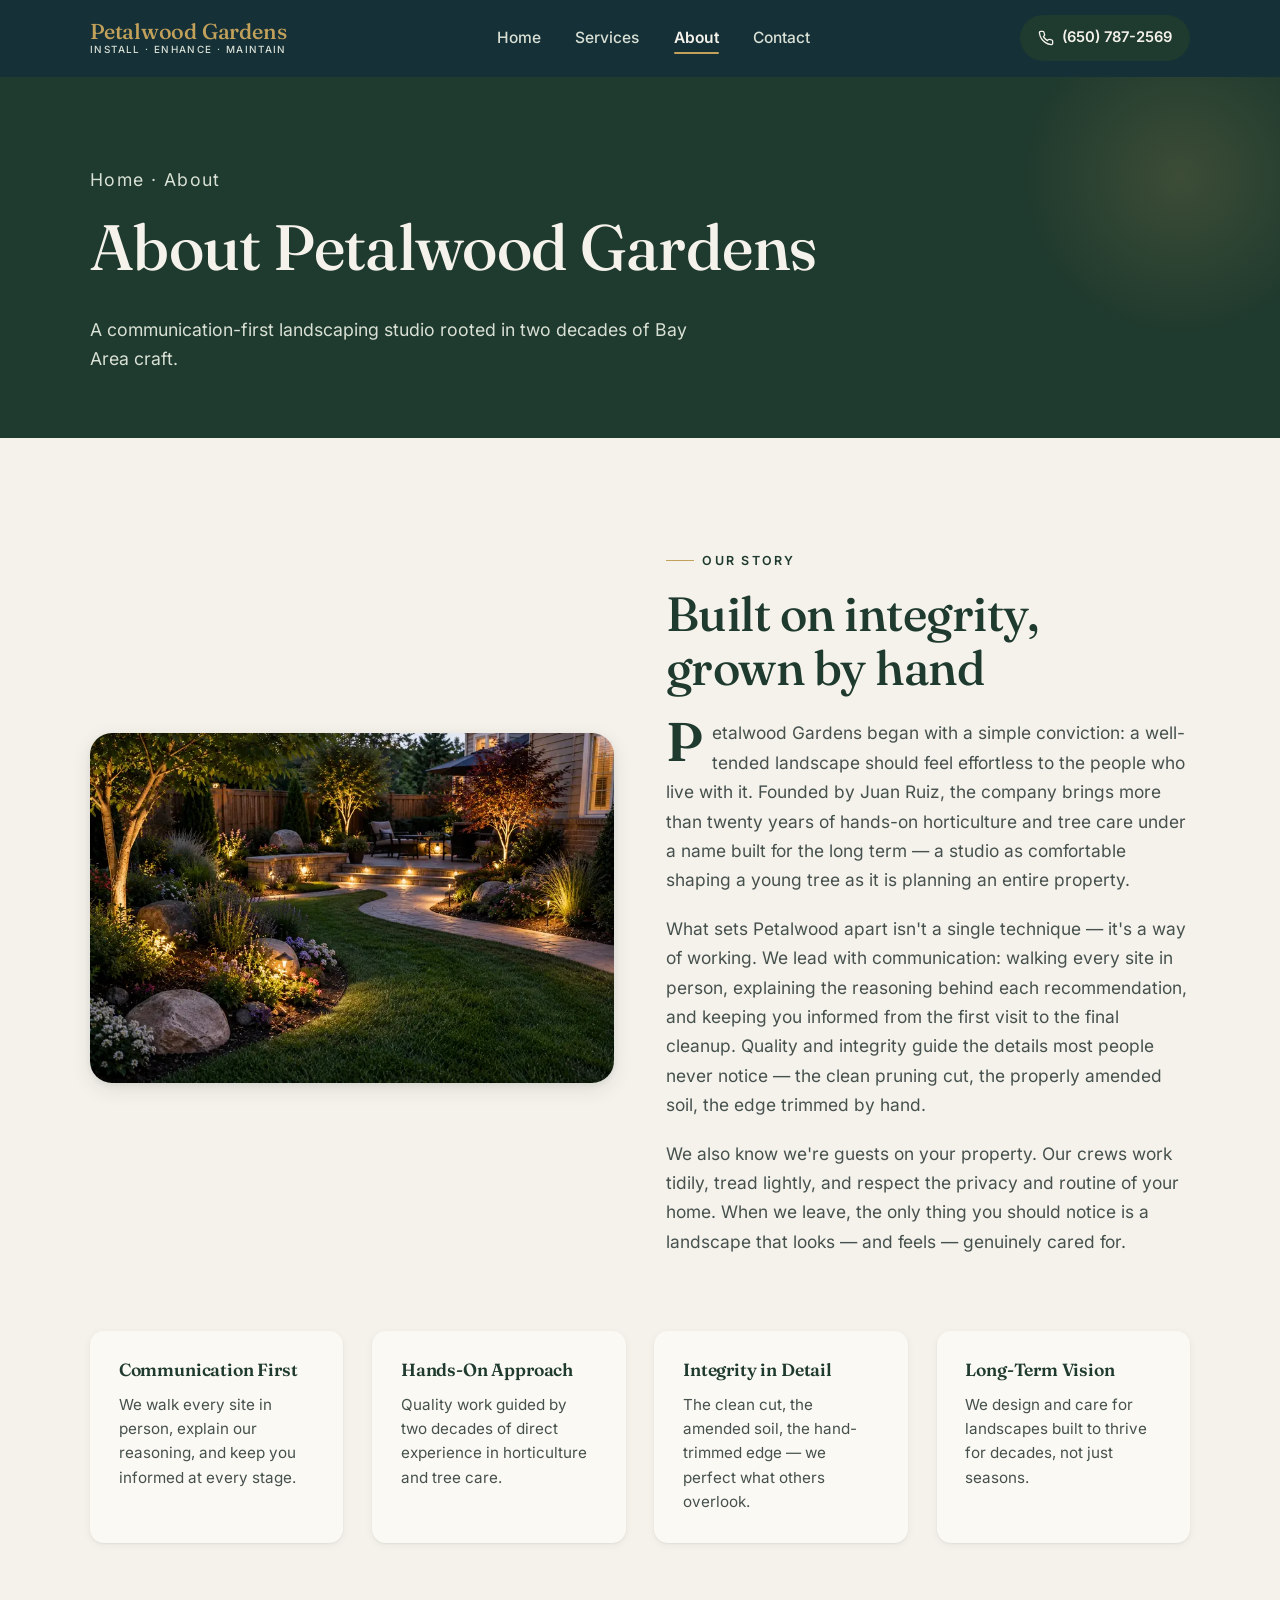
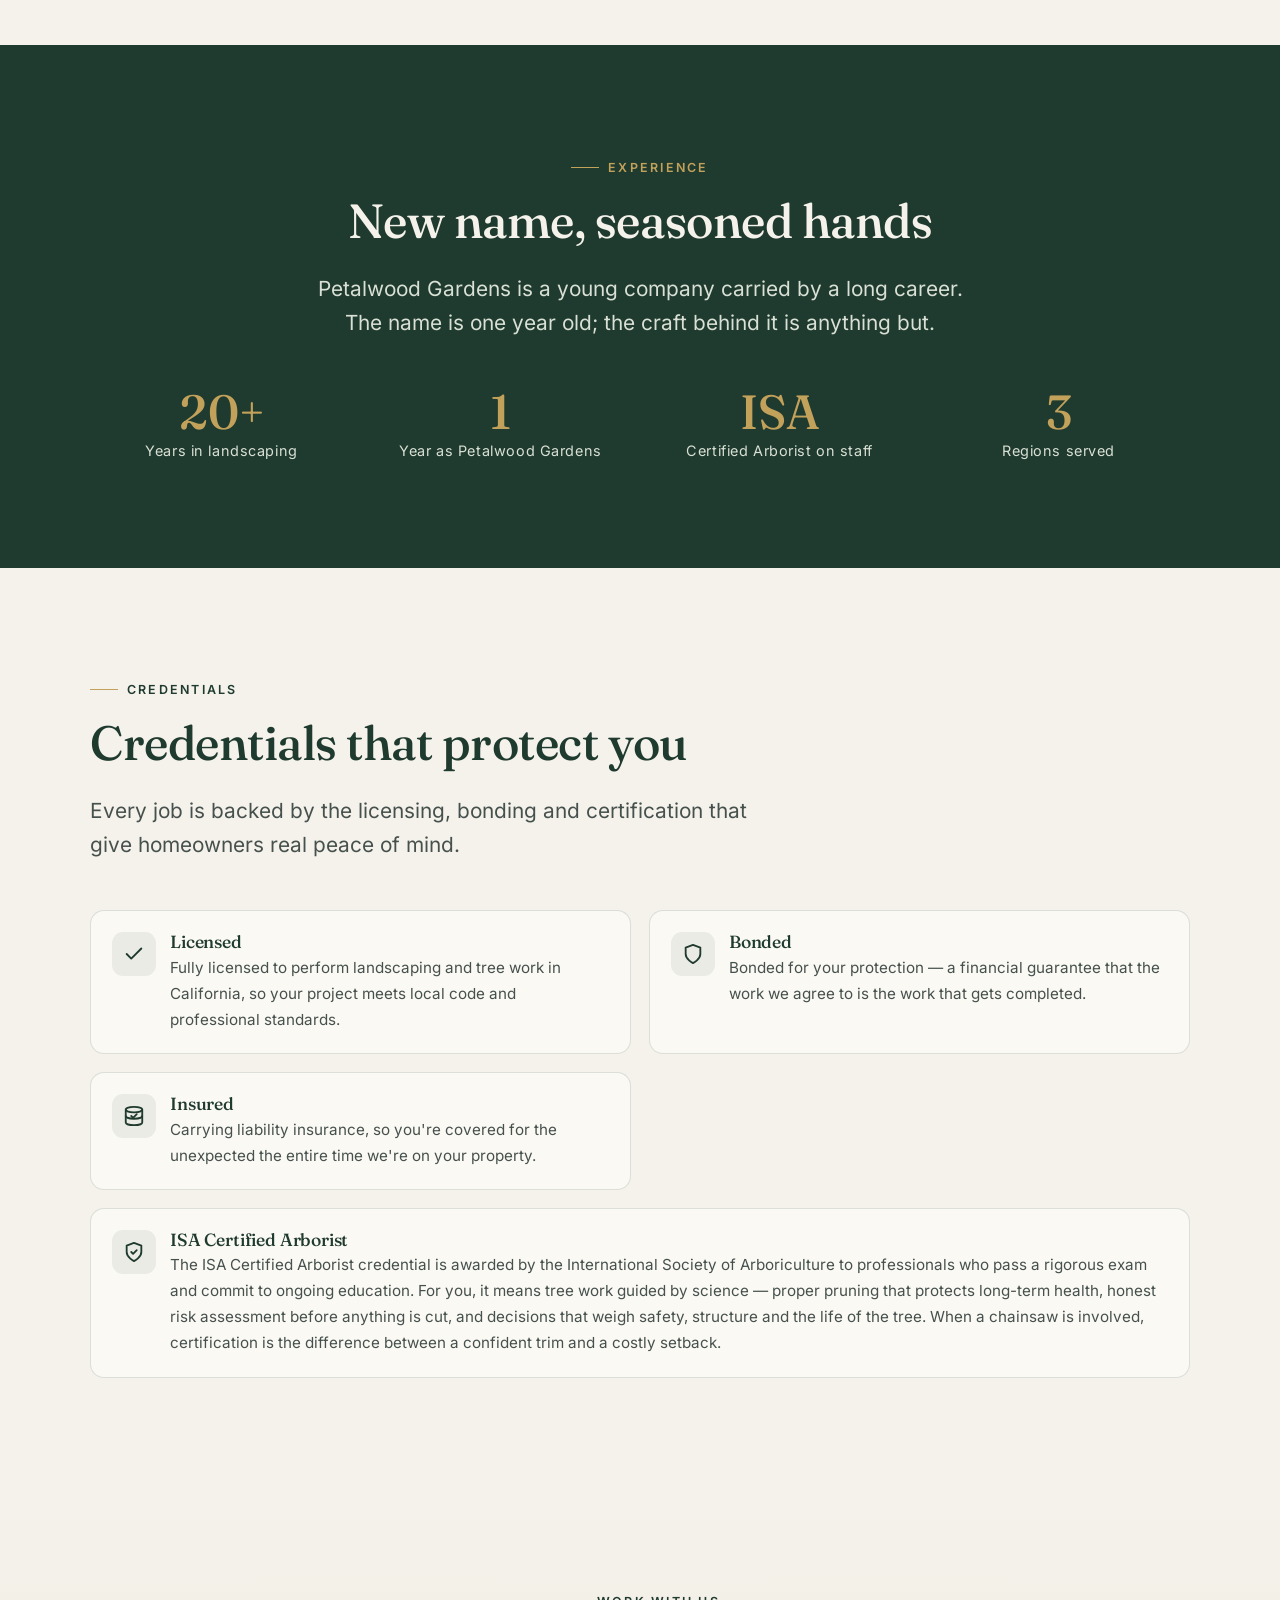
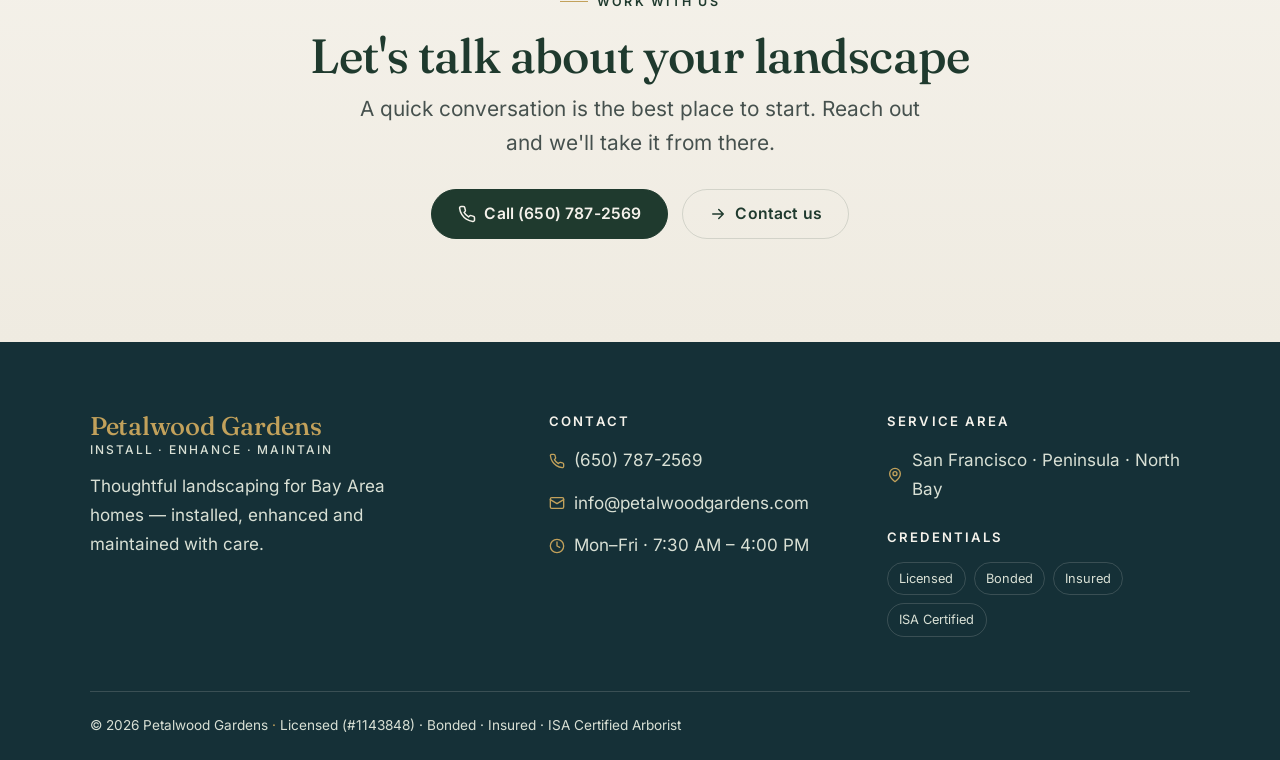
==== commit decdc451: "Keep footer logo tagline, remove only the redundant bottom one - Restore Install · Enhance · Maintai" ====
--- a/about.html
+++ b/about.html
@@ -195,6 +195,7 @@
           <a class="brand footer-brand-logo" href="index.html" aria-label="Petalwood Gardens">
             <div class="brand-text-footer">
               <div class="brand-name-footer">Petalwood Gardens</div>
+              <div class="brand-tagline-footer">Install · Enhance · Maintain</div>
             </div>
           </a>
           <p>Thoughtful landscaping for Bay Area homes — installed, enhanced and maintained with care.</p>
